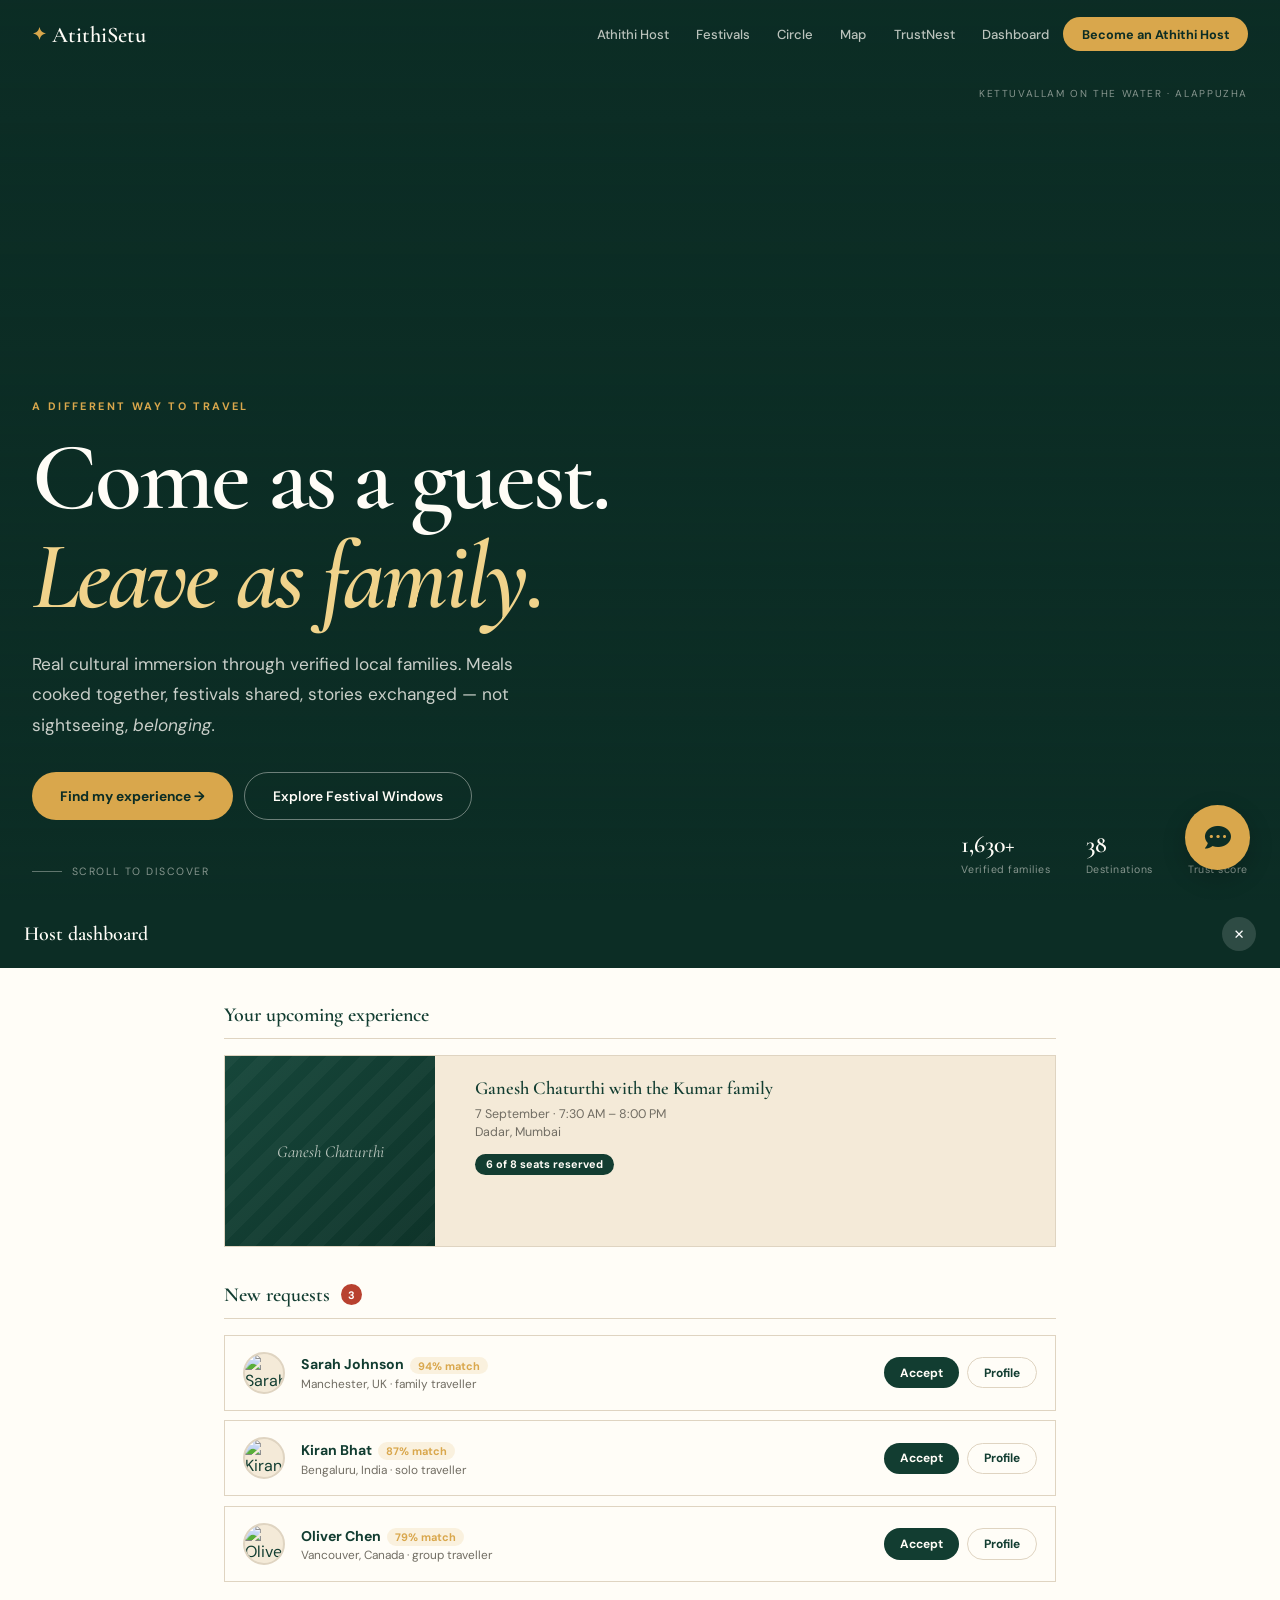
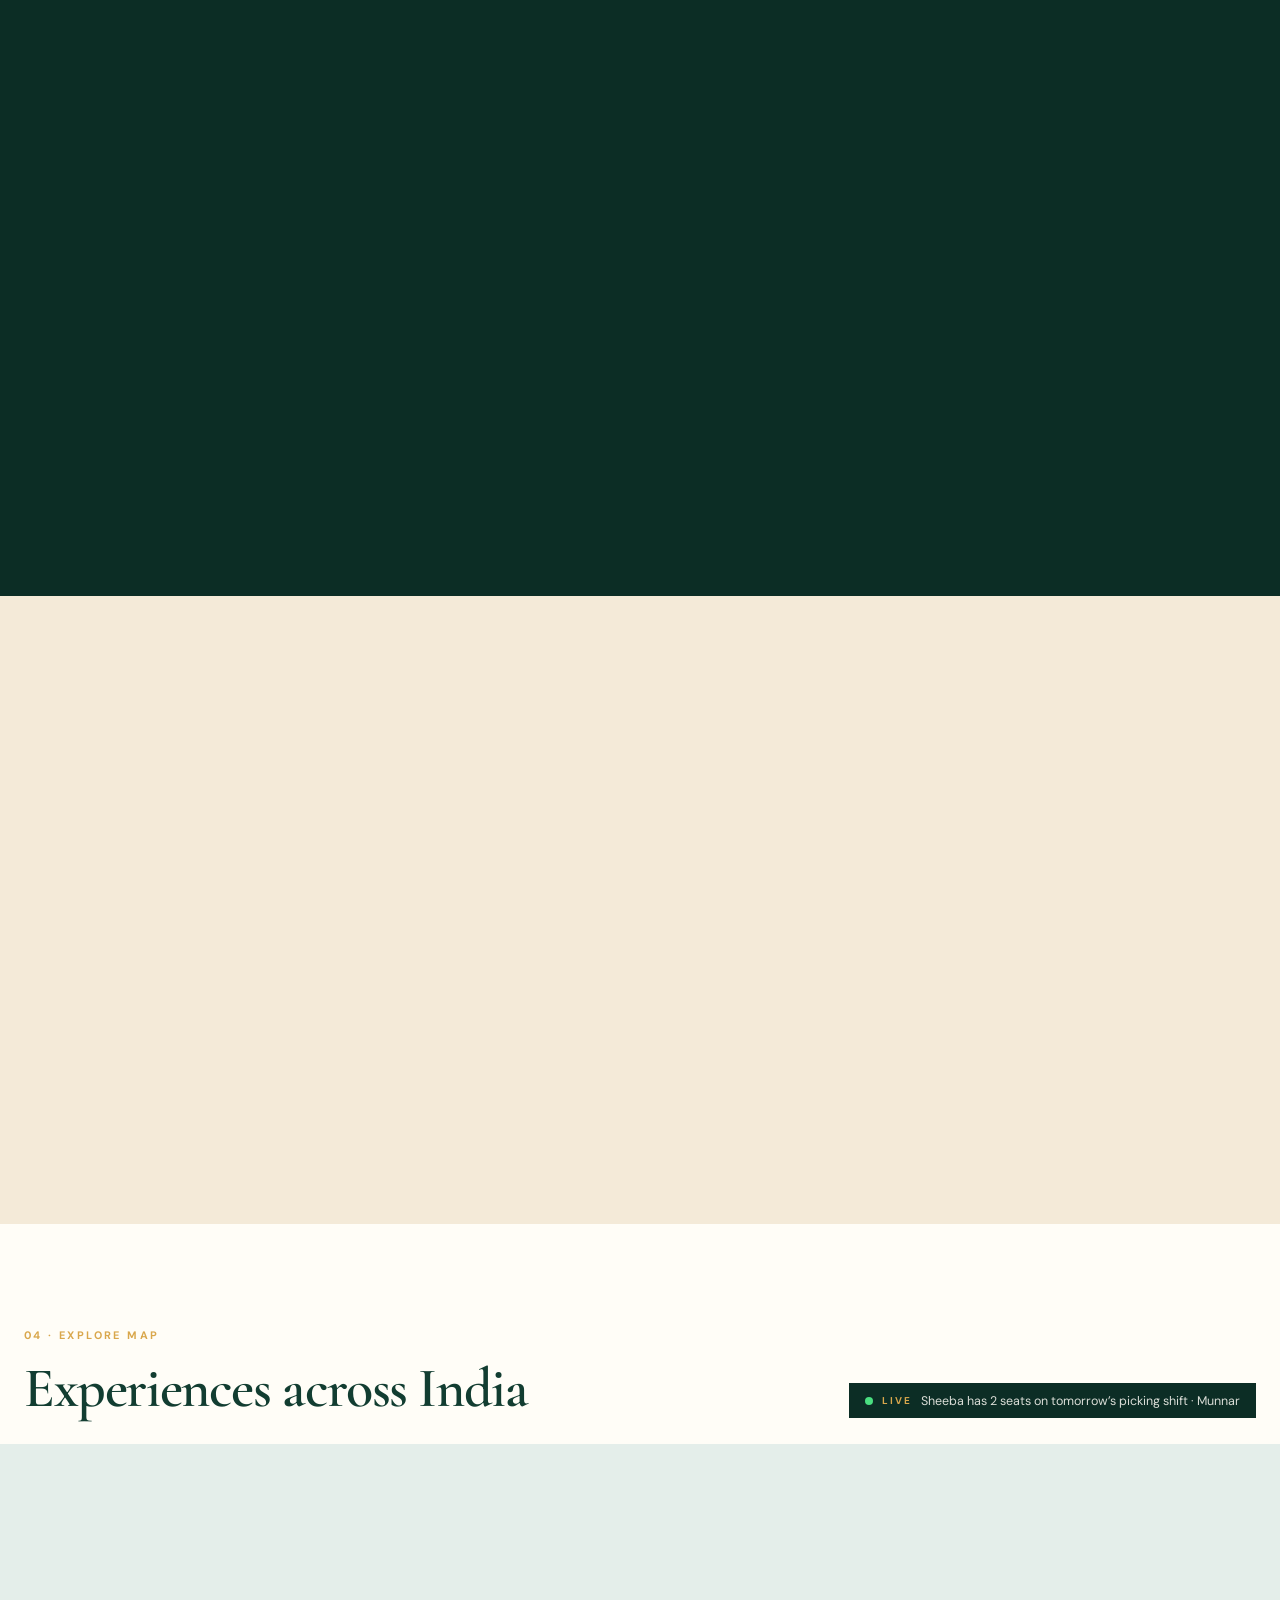
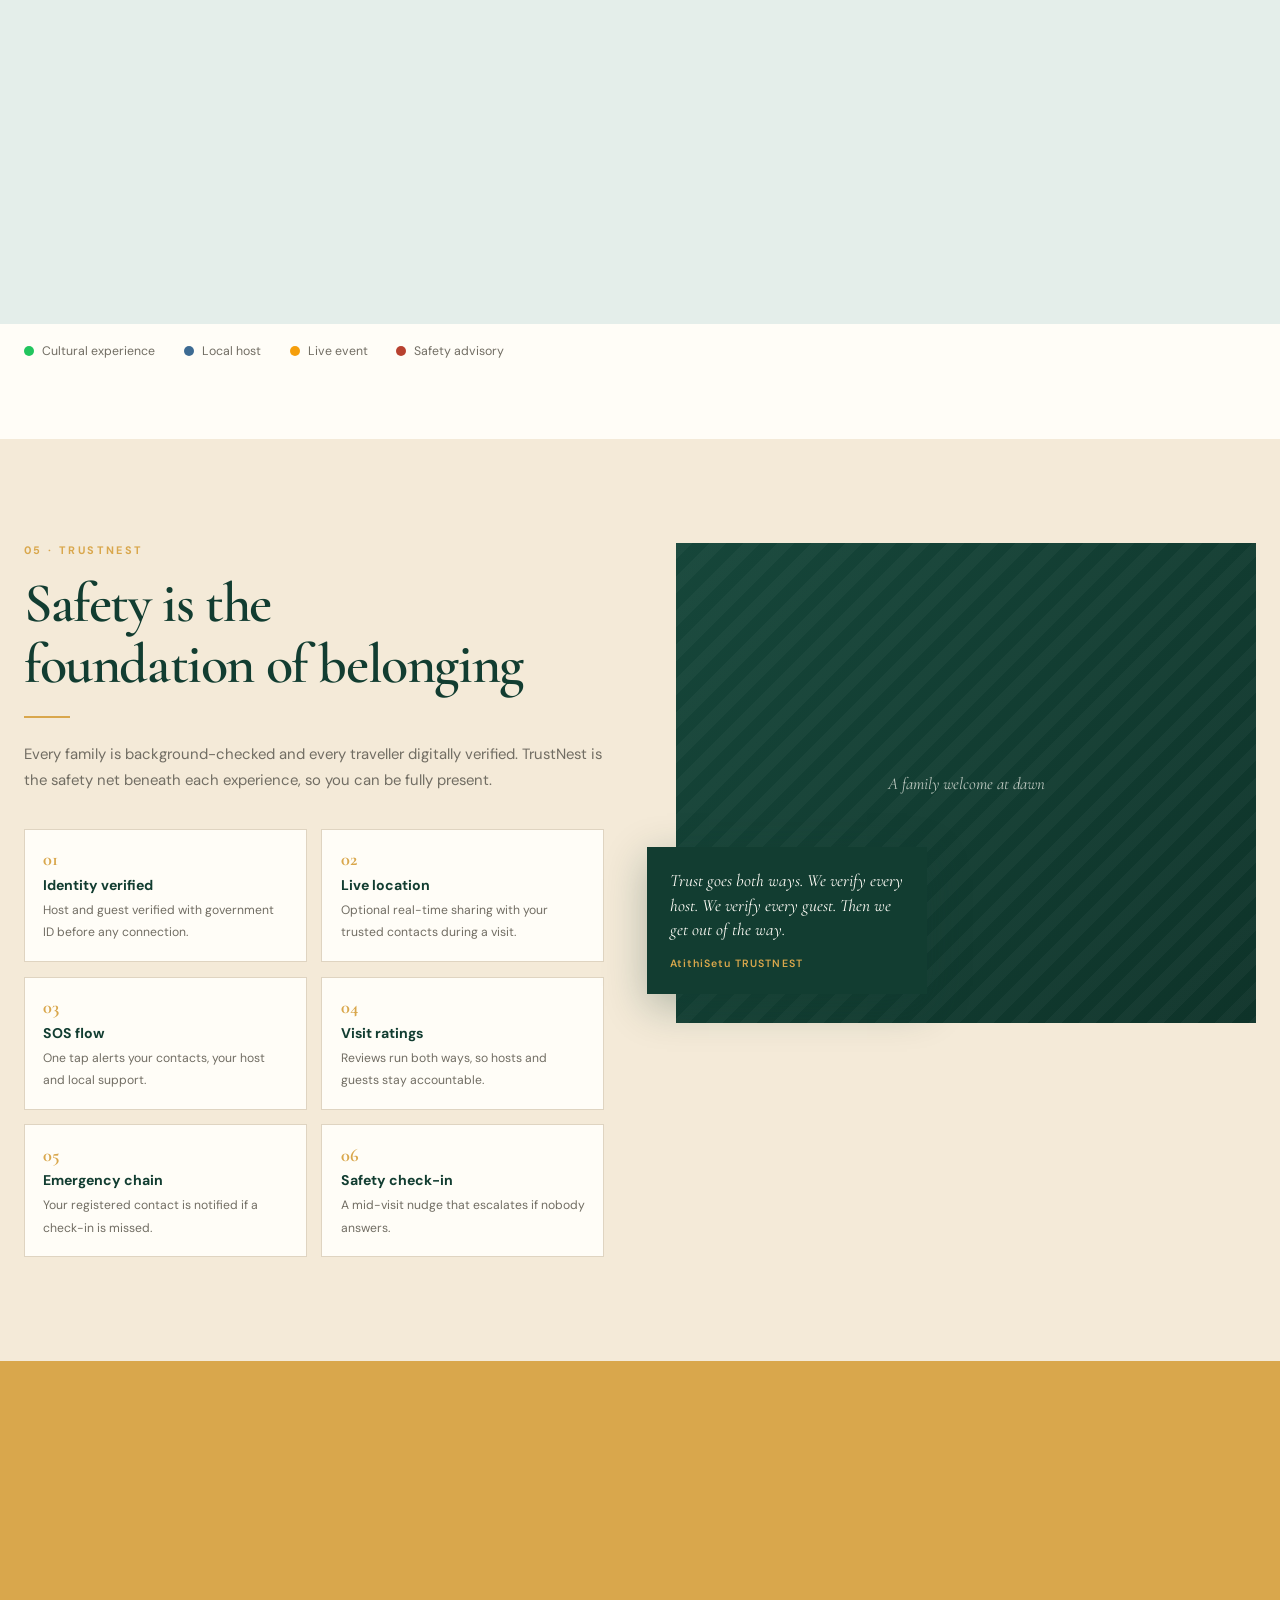
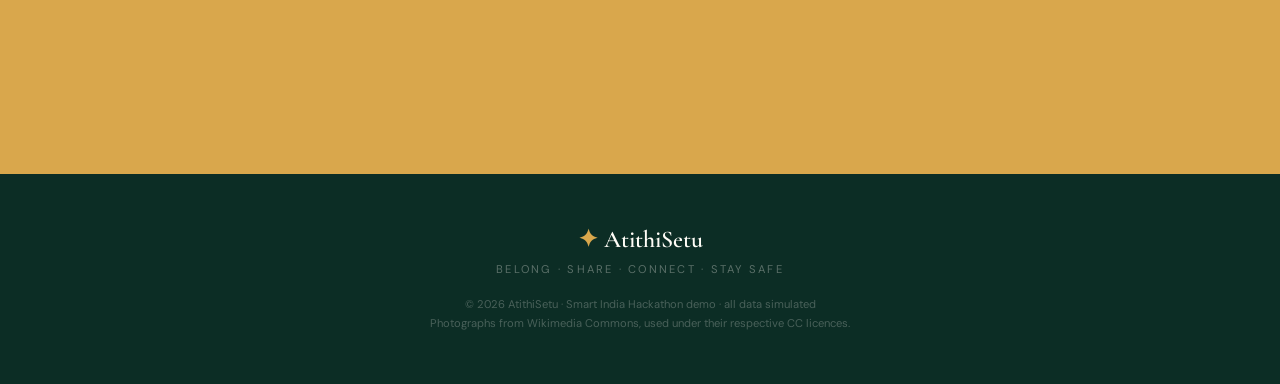
==== frontend/index.html @ f14ac8dd "Rename AthithiSetu.html to frontend/index.html" ====
<!DOCTYPE html>
<html lang="en">
<head>
<meta charset="UTF-8"/>
<meta name="viewport" content="width=device-width, initial-scale=1.0"/>
<title>AtithiSetu — Come as a guest. Leave as family.</title>
<link rel="preconnect" href="https://fonts.googleapis.com"/>
<link rel="preconnect" href="https://fonts.gstatic.com" crossorigin/>
<link href="https://fonts.googleapis.com/css2?family=Cormorant+Garamond:ital,wght@0,500;0,600;0,700;1,500;1,600&family=DM+Sans:wght@400;500;600;700&display=swap" rel="stylesheet"/>
<link rel="stylesheet" href="https://unpkg.com/leaflet@1.9.4/dist/leaflet.css"/>
<!-- Include FontAwesome for Chatbot Icons -->
<link href="https://cdnjs.cloudflare.com/ajax/libs/font-awesome/6.0.0/css/all.min.css" rel="stylesheet">

<style>
/* ══════════════════════════════════════════════════════════
   AtithiSetu · single-file prototype · SIH demo
   Photos: Wikimedia Commons (Special:FilePath, hotlink-safe).
   Every <img> has a fallback panel, so nothing renders blank.
══════════════════════════════════════════════════════════ */
:root{
  --green:#123d31; --deep:#0c2d25; --cream:#f4ead8; --gold:#d9a74c;
  --white:#fffdf7; --muted:#716d63; --line:#dfd4c1; --red:#b8412f; --blue:#3d6b93;
  --fd:'Cormorant Garamond',Georgia,serif;
  --fb:'DM Sans',system-ui,sans-serif;
  --ease:cubic-bezier(.16,1,.3,1);
  --nav:68px;
}
*,*::before,*::after{box-sizing:border-box;margin:0;padding:0}
body{font-family:var(--fb);background:var(--white);color:var(--green);-webkit-font-smoothing:antialiased;overflow-x:hidden}
body.locked{overflow:hidden}
img{display:block;max-width:100%}
button{cursor:pointer;font-family:var(--fb);border:none;background:none;color:inherit}
a{text-decoration:none;color:inherit}
input,textarea{font-family:var(--fb)}
.wrap{width:min(1240px,calc(100% - 3rem));margin-inline:auto}
:focus-visible{outline:2px solid var(--gold);outline-offset:3px}

/* image fallback: any frame whose photo fails becomes a labelled panel */
.frame{position:relative;overflow:hidden;background:linear-gradient(135deg,#16463a,#0e3329)}
.frame.failed::after{
  content:attr(data-label);position:absolute;inset:0;display:flex;align-items:center;justify-content:center;
  padding:1rem;text-align:center;font-family:var(--fd);font-size:1.05rem;font-style:italic;color:rgba(255,253,247,.72);
  background:repeating-linear-gradient(135deg,rgba(255,255,255,.03) 0 12px,transparent 12px 24px);
}
.frame img{width:100%;height:100%;object-fit:cover}

/* ── LOADER ── */
#loader{position:fixed;inset:0;background:var(--deep);z-index:9999;display:flex;flex-direction:column;align-items:center;justify-content:center;gap:.6rem;transition:opacity .6s var(--ease),visibility .6s}
#loader.done{opacity:0;visibility:hidden}
.ld-pct{font-family:var(--fd);font-size:clamp(4.5rem,13vw,10rem);font-weight:600;color:var(--white);line-height:1;letter-spacing:-.04em;min-width:4ch;text-align:center}
.ld-lbl{font-size:.7rem;font-weight:700;letter-spacing:.22em;text-transform:uppercase;color:var(--gold)}
.ld-track{width:170px;height:1.5px;background:rgba(255,255,255,.12);margin-top:1rem}
.ld-bar{height:100%;background:var(--gold);width:0}

/* ── NAV ── */
#nav{position:fixed;top:0;left:0;right:0;z-index:200;height:var(--nav);padding:0 2rem;display:flex;align-items:center;gap:1.5rem;transition:background .4s ease}
#nav.solid{background:var(--deep);box-shadow:0 1px 0 rgba(255,255,255,.06)}
.brand{display:flex;align-items:center;gap:.4rem;font-family:var(--fd);font-size:1.4rem;font-weight:600;color:var(--white);margin-right:auto}
.brand i{color:var(--gold);font-style:normal;font-size:1.05rem}
.nav-links{display:flex;align-items:center;gap:.1rem}
.nav-links a,.nav-links button.link{padding:.45rem .8rem;font-size:.82rem;font-weight:500;color:rgba(255,253,247,.72);border-radius:99px;transition:color .2s}
.nav-links a:hover,.nav-links button.link:hover{color:var(--white)}
.pill-gold{padding:.55rem 1.15rem;background:var(--gold);color:var(--deep);font-weight:700;font-size:.79rem;border-radius:99px;transition:transform .2s,background .2s;white-space:nowrap}
.pill-gold:hover{background:#e8b85d;transform:translateY(-1px)}
#burger{display:none;flex-direction:column;gap:5px;padding:8px}
#burger span{display:block;width:22px;height:1.5px;background:var(--white);transition:.2s}
#burger.open span:nth-child(1){transform:translateY(6.5px) rotate(45deg)}
#burger.open span:nth-child(2){opacity:0}
#burger.open span:nth-child(3){transform:translateY(-6.5px) rotate(-45deg)}
#mnav{display:none;position:fixed;top:var(--nav);left:0;right:0;background:var(--deep);flex-direction:column;z-index:199;border-top:1px solid rgba(255,255,255,.06)}
#mnav.open{display:flex}
#mnav a,#mnav button{display:block;text-align:left;padding:.85rem 2rem;font-size:.9rem;font-weight:600;color:rgba(255,253,247,.8);border-bottom:1px solid rgba(255,255,255,.05)}

/* ── HERO ── */
.hero{position:relative;height:100svh;min-height:620px;display:flex;align-items:flex-end;overflow:hidden;background:var(--deep)}
.hero-bg{position:absolute;inset:-10% 0;will-change:transform}
.hero-img{position:absolute;inset:0;background-size:cover;background-position:center 45%;opacity:0;transition:opacity 1.6s ease}
.hero-img.on{opacity:1;animation:kenburns 26s ease-in-out infinite alternate}
@keyframes kenburns{from{transform:scale(1.03)}to{transform:scale(1.12)}}
.hero-ov{position:absolute;inset:0;background:linear-gradient(180deg,rgba(12,45,37,.16),rgba(12,45,37,.44) 45%,rgba(12,45,37,.94))}
.hero-in{position:relative;z-index:2;padding:0 2rem 5rem;max-width:900px;width:100%}
.eyebrow{display:block;font-size:.68rem;font-weight:700;letter-spacing:.22em;text-transform:uppercase;color:var(--gold);margin-bottom:1rem}
.hero h1{font-family:var(--fd);font-size:clamp(2.9rem,7.5vw,6.4rem);font-weight:600;color:var(--white);line-height:1.03;letter-spacing:-.028em;margin-bottom:1.4rem}
.hero h1 em{font-style:italic;color:#f0d38b}
.hero p{font-size:clamp(.95rem,2vw,1.08rem);color:rgba(255,253,247,.78);line-height:1.75;max-width:520px;margin-bottom:2rem}
.hero-cta{display:flex;gap:.7rem;flex-wrap:wrap}
.hero-foot{position:absolute;bottom:0;left:0;right:0;z-index:2;padding:1.4rem 2rem;display:flex;align-items:flex-end;justify-content:space-between;gap:1rem}
.hint{font-size:.66rem;color:rgba(255,253,247,.5);letter-spacing:.14em;text-transform:uppercase;display:flex;align-items:center;gap:.6rem}
.hint::before{content:"";width:30px;height:1px;background:rgba(255,253,247,.35)}
.stats{display:flex;gap:2.2rem}
.stats b{display:block;font-family:var(--fd);font-size:1.5rem;font-weight:600;color:var(--white);line-height:1}
.stats span{font-size:.66rem;color:rgba(255,253,247,.5);letter-spacing:.05em}
.hero-in>*,.hero-foot{opacity:0;transform:translateY(18px)}
body.ready .hero-in>*,body.ready .hero-foot{animation:rise .8s var(--ease) forwards}
body.ready .hero-in>*:nth-child(1){animation-delay:.05s}
body.ready .hero-in>*:nth-child(2){animation-delay:.16s}
body.ready .hero-in>*:nth-child(3){animation-delay:.3s}
body.ready .hero-in>*:nth-child(4){animation-delay:.42s}
body.ready .hero-foot{animation-delay:.55s}
@keyframes rise{to{opacity:1;transform:none}}

.hero-credit{transition:opacity .5s ease;position:absolute;right:2rem;top:calc(var(--nav) + 1.2rem);z-index:2;font-size:.63rem;letter-spacing:.16em;text-transform:uppercase;color:rgba(255,253,247,.5)}
@media(max-width:600px){.hero-credit{display:none}}
/* host + itinerary blocks inside the experience modal */
.xhost{display:flex;gap:.9rem;align-items:flex-start;padding:1rem;background:var(--cream);margin:1rem 0}
.xhost img{width:46px;height:46px;border-radius:50%;flex-shrink:0;background:var(--white)}
.xhost b{font-size:.9rem}
.xhost .meta2{font-size:.7rem;color:var(--muted);margin:.1rem 0 .35rem}
.xhost p{font-size:.8rem;line-height:1.7;color:#4a4038}
.xsub{font-family:var(--fd);font-size:1.15rem;font-weight:600;margin:1.3rem 0 .6rem}
.plan{border-left:2px solid var(--line);padding-left:1rem;margin-bottom:.6rem}
.plan li{position:relative;list-style:none;font-size:.82rem;line-height:1.6;color:#4a4038;padding:.4rem 0}
.plan li::before{content:"";position:absolute;left:-1.32rem;top:.72rem;width:7px;height:7px;border-radius:50%;background:var(--gold)}
.cols{display:grid;grid-template-columns:1fr 1fr;gap:1rem}
.cols ul{list-style:none}
.cols li{font-size:.79rem;line-height:1.55;color:#4a4038;padding:.22rem 0 .22rem 1rem;position:relative}
.cols li::before{content:"·";position:absolute;left:.2rem;color:var(--gold);font-weight:700}
@media(max-width:600px){.cols{grid-template-columns:1fr}}

/* ── BUTTONS ── */
.btn-gold,.btn-line,.btn-dark{display:inline-flex;align-items:center;gap:.4rem;padding:.88rem 1.75rem;font-weight:700;font-size:.86rem;border-radius:99px;transition:transform .25s var(--ease),background .2s,border-color .2s;white-space:nowrap}
.btn-gold{background:var(--gold);color:var(--deep)}
.btn-gold:hover{background:#e8b85d;transform:translateY(-2px)}
.btn-line{border:1.5px solid rgba(255,253,247,.4);color:var(--white);font-weight:600}
.btn-line:hover{border-color:rgba(255,253,247,.8);background:rgba(255,253,247,.08)}
.btn-dark{background:var(--deep);color:var(--white)}
.btn-dark:hover{background:var(--green);transform:translateY(-2px)}

/* ── SECTION SHELL ── */
.sec{padding:6.5rem 0}
.sec-t{font-family:var(--fd);font-size:clamp(2.1rem,4.5vw,3.5rem);font-weight:600;line-height:1.08;letter-spacing:-.025em}
.rule{width:46px;height:2px;background:var(--gold);margin:1.4rem 0}
.sec-head{display:flex;align-items:flex-end;justify-content:space-between;gap:1rem;flex-wrap:wrap;margin-bottom:2.6rem}
.rv{opacity:0;transform:translateY(24px);transition:opacity .85s var(--ease),transform .85s var(--ease);transition-delay:var(--d,0ms)}
.rv.in{opacity:1;transform:none}
@media (prefers-reduced-motion:reduce){
  .rv{opacity:1!important;transform:none!important;transition:none!important}
  .hero-in>*,.hero-foot{opacity:1!important;transform:none!important;animation:none!important}
  .hero-img{animation:none}
}

/* ── MEDIA STRIP (auto-drifting marquee) ── */
.strip{padding:2.4rem 0 3rem;overflow:hidden}
.strip-lbl{font-size:.64rem;font-weight:700;letter-spacing:.22em;text-transform:uppercase;color:var(--muted);padding:0 2rem;margin-bottom:1.1rem}
.strip-tr{display:flex;gap:10px;padding:0 2rem;overflow-x:auto;scrollbar-width:none;cursor:grab;user-select:none}
.strip-tr::-webkit-scrollbar{display:none}
.strip-tr.drag{cursor:grabbing}
.strip-it{flex:0 0 250px;height:170px}
.strip-it .frame{height:100%}
.strip-it img{transition:transform .6s var(--ease);pointer-events:none}
.strip-it:hover img{transform:scale(1.06)}
.strip-cap{position:absolute;inset:auto 0 0 0;z-index:2;padding:.45rem .7rem;font-size:.67rem;color:rgba(255,253,247,.9);background:linear-gradient(transparent,rgba(12,45,37,.88))}

/* ── INTRO ── */
.intro{background:var(--cream);text-align:center}
.intro q{font-family:var(--fd);font-size:clamp(1.6rem,3.5vw,2.8rem);font-style:italic;font-weight:500;line-height:1.45;max-width:820px;display:block;margin:auto;quotes:none}
.intro p{max-width:560px;margin:1.4rem auto 0;font-size:.95rem;line-height:1.78;color:var(--muted)}

/* ── HOST CARDS ── */
.cards{display:grid;grid-template-columns:repeat(3,1fr);gap:1.4rem}
.card{border:1px solid var(--line);background:var(--white);cursor:pointer;overflow:hidden;transition:transform .4s var(--ease),box-shadow .4s}
.card:hover{transform:translateY(-6px);box-shadow:0 22px 54px rgba(18,61,49,.12)}
.card-img{height:250px}
.card-img img{transition:transform .6s var(--ease)}
.card:hover .card-img img{transform:scale(1.06)}
.tag-verified{position:absolute;top:.75rem;left:.75rem;z-index:2;background:var(--white);color:var(--green);font-size:.6rem;font-weight:700;letter-spacing:.1em;text-transform:uppercase;padding:.28rem .6rem;display:flex;align-items:center;gap:.32rem}
.dot{width:6px;height:6px;border-radius:50%;background:#22c55e;display:inline-block;flex-shrink:0}
.card-b{padding:1.3rem}
.card-cat{font-size:.63rem;font-weight:700;letter-spacing:.15em;text-transform:uppercase;color:var(--gold);margin-bottom:.35rem}
.card-b h3{font-family:var(--fd);font-size:1.28rem;font-weight:600;line-height:1.22;margin-bottom:.45rem}
.card-b p{font-size:.82rem;color:var(--muted);line-height:1.65;margin-bottom:1.1rem}
.card-f{display:flex;align-items:center;justify-content:space-between;gap:.5rem;padding-top:.85rem;border-top:1px solid var(--line);font-size:.76rem;color:var(--muted)}
.card-f .price{font-family:var(--fd);font-size:1.1rem;font-weight:600;color:var(--green)}

/* ── FESTIVAL ── */
.fest{background:var(--deep)}
.fest .sec-t{color:var(--white)}
.fest-grid{display:grid;grid-template-columns:repeat(auto-fill,minmax(260px,1fr));gap:10px;margin-top:2.6rem}
.tile.big{grid-column:span 2}
@media(max-width:900px){.tile.big{grid-column:span 1}}
.tile{position:relative;overflow:hidden;cursor:pointer;display:flex;flex-direction:column;justify-content:flex-end;min-height:230px;background:linear-gradient(135deg,#16463a,#0e3329)}
.tile.big{min-height:460px}
.tile-bg{position:absolute;inset:0;background-size:cover;background-position:center;transition:transform .7s var(--ease)}
.tile:hover .tile-bg{transform:scale(1.05)}
.tile-ov{position:absolute;inset:0;background:linear-gradient(to top,rgba(12,45,37,.92),rgba(12,45,37,.1) 65%)}
.tile-c{position:relative;z-index:2;padding:1.4rem}
.tile-date{font-size:.62rem;font-weight:700;letter-spacing:.18em;text-transform:uppercase;color:var(--gold);margin-bottom:.4rem}
.tile-c h3{font-family:var(--fd);font-size:1.6rem;font-weight:600;color:var(--white);line-height:1.18;margin-bottom:.4rem}
.tile.small .tile-c h3{font-size:1.1rem}
.tile-c p{font-size:.82rem;color:rgba(255,253,247,.72);line-height:1.6;max-width:460px;margin-bottom:.9rem}
.tile.small .tile-c p{font-size:.76rem;-webkit-line-clamp:2}
.tile-region{font-size:.68rem;color:rgba(255,253,247,.6);margin-bottom:.5rem}
.tile-cta{font-size:.74rem;font-weight:700;color:var(--gold)}
.tile-seats{font-size:.65rem;color:rgba(255,253,247,.55);margin-top:.3rem}

/* ── CIRCLE ── */
.circle{background:var(--cream)}
.two{display:grid;grid-template-columns:1fr 1fr;gap:4.5rem;align-items:start}
.pull{font-family:var(--fd);font-size:1.5rem;font-style:italic;font-weight:500;line-height:1.48;margin:1.3rem 0;padding-left:1.2rem;border-left:3px solid var(--gold)}
.lead{color:var(--muted);line-height:1.78;font-size:.93rem}
.cg{display:flex;flex-direction:column;gap:.7rem;padding-top:.5rem}
.cg-item{display:flex;align-items:center;gap:1rem;padding:1.15rem 1.35rem;background:var(--white);border:1px solid var(--line);transition:border-color .2s,transform .2s}
.cg-item:hover{border-color:var(--gold);transform:translateX(4px)}
.cg-ic{width:44px;height:44px;flex-shrink:0;background:var(--cream);display:flex;align-items:center;justify-content:center;font-family:var(--fd);font-size:1.2rem;font-weight:700;color:var(--gold)}
.cg-item b{display:block;font-size:.92rem;color:var(--green)}
.cg-item small{display:block;font-size:.74rem;color:var(--muted);margin-top:.12rem}
.cg-join{margin-left:auto;padding:.4rem .9rem;border:1.5px solid var(--green);border-radius:99px;font-size:.74rem;font-weight:700;transition:.2s;flex-shrink:0}
.cg-join:hover{background:var(--green);color:var(--white)}

/* ── MAP + LIVE TICKER ── */
.map-sec{padding-bottom:0}
.map-top{display:flex;align-items:flex-end;justify-content:space-between;gap:1rem;flex-wrap:wrap;margin-bottom:1.6rem}
.live{display:flex;align-items:center;gap:.6rem;padding:.6rem 1rem;background:var(--deep);color:rgba(255,253,247,.85);font-size:.78rem;min-width:min(360px,100%)}
.live .beat{width:8px;height:8px;border-radius:50%;background:#4ade80;flex-shrink:0;animation:beat 1.6s ease-in-out infinite}
@keyframes beat{0%,100%{box-shadow:0 0 0 0 rgba(74,222,128,.55)}70%{box-shadow:0 0 0 8px transparent}}
.live b{color:var(--gold);font-size:.62rem;letter-spacing:.18em;text-transform:uppercase}
#tick{transition:opacity .4s ease}
#map{height:480px;background:#e4eeea}
.legend{display:flex;gap:1.8rem;flex-wrap:wrap;padding:1.2rem 0 5rem;font-size:.77rem;color:var(--muted)}
.legend div{display:flex;align-items:center;gap:.5rem}
.lg{width:10px;height:10px;border-radius:50%}
.lg.g{background:#22c55e}.lg.b{background:var(--blue)}.lg.y{background:#f59e0b}.lg.r{background:var(--red)}
.pin{width:20px;height:20px;border-radius:50%;border:2.5px solid #fff;box-shadow:0 2px 8px rgba(0,0,0,.25);animation:pulse 2.4s ease-in-out infinite}
.pin.g{background:#22c55e;--pc:rgba(34,197,94,.35)}
.pin.b{background:var(--blue);--pc:rgba(61,107,147,.35)}
.pin.y{background:#f59e0b;--pc:rgba(245,158,11,.35)}
.pin.r{background:var(--red);--pc:rgba(184,65,47,.35)}
@keyframes pulse{0%,100%{box-shadow:0 0 0 0 var(--pc)}50%{box-shadow:0 0 0 9px transparent}}
.leaflet-popup-content{margin:0}
.pop{padding:.85rem;min-width:170px;font-family:var(--fb)}
.pop h4{font-family:var(--fd);font-size:1rem;font-weight:600;margin-bottom:.15rem}
.pop small{color:var(--muted);font-size:.72rem}
.pop button{margin-top:.5rem;font-size:.73rem;font-weight:700;color:var(--green);text-decoration:underline}

/* ── TRUSTNEST ── */
.trust{background:var(--cream)}
.tgrid{display:grid;grid-template-columns:1fr 1fr;gap:.9rem;margin-top:2.2rem}
.tf{padding:1.15rem;background:var(--white);border:1px solid var(--line);transition:border-color .2s,transform .2s}
.tf:hover{border-color:var(--gold);transform:translateY(-2px)}
.tf b{display:block;font-size:.88rem;margin-bottom:.25rem}
.tf span{font-size:.76rem;color:var(--muted);line-height:1.6}
.tf-ic{font-family:var(--fd);font-size:1.15rem;font-weight:700;color:var(--gold);margin-bottom:.35rem;display:block;font-style:normal}
.tphoto{position:relative}
.tphoto .frame{height:480px}
.tquote{position:absolute;bottom:1.8rem;left:-1.8rem;z-index:2;background:var(--green);color:var(--white);padding:1.4rem;max-width:280px;box-shadow:0 12px 40px rgba(18,61,49,.3)}
.tquote p{font-family:var(--fd);font-size:1.08rem;font-style:italic;line-height:1.42;margin-bottom:.5rem}
.tquote small{font-size:.66rem;color:var(--gold);font-weight:600;letter-spacing:.1em}

/* ── CTA + FOOTER ── */
.band{background:var(--gold);padding:5rem 0;text-align:center}
.band h2{font-family:var(--fd);font-size:clamp(2rem,4.5vw,3.3rem);font-weight:600;color:var(--deep);line-height:1.12;max-width:680px;margin:0 auto 1.8rem}
footer{background:var(--deep);padding:3.2rem 0;text-align:center}
footer .fl{font-family:var(--fd);font-size:1.5rem;font-weight:600;color:var(--white);margin-bottom:.5rem}
footer .fl i{color:var(--gold);font-style:normal}
footer small{display:block;font-size:.7rem;letter-spacing:.2em;text-transform:uppercase;color:rgba(255,253,247,.32)}
footer .cp{font-size:.7rem;color:rgba(255,253,247,.25);margin-top:1.2rem;line-height:1.7}

/* ── MODALS ── */
.mb{position:fixed;inset:0;z-index:300;background:rgba(12,45,37,.7);display:flex;align-items:center;justify-content:center;padding:1.2rem;opacity:0;pointer-events:none;transition:opacity .35s ease;backdrop-filter:blur(4px)}
.mb.open{opacity:1;pointer-events:auto}
.mp{position:relative;background:var(--white);width:100%;max-width:640px;max-height:92svh;overflow-y:auto;overscroll-behavior:contain;transform:scale(.96) translateY(12px);transition:transform .4s var(--ease)}
.mb.open .mp{transform:none}
.x{position:absolute;top:.9rem;right:.9rem;z-index:6;width:34px;height:34px;border-radius:50%;background:rgba(255,255,255,.92);color:var(--green);display:flex;align-items:center;justify-content:center;font-size:.9rem;box-shadow:0 2px 10px rgba(0,0,0,.18)}
.mp-in{padding:2rem}
.mp-eb{font-size:.62rem;font-weight:700;letter-spacing:.22em;text-transform:uppercase;color:var(--gold);margin-bottom:.5rem}
.mp-t{font-family:var(--fd);font-size:1.8rem;font-weight:600;line-height:1.18;margin-bottom:.6rem}
.mp-s{font-size:.86rem;color:var(--muted);line-height:1.65;margin-bottom:1.6rem}
.step{margin-bottom:1.6rem}
.step-h{display:flex;align-items:center;gap:.55rem;font-family:var(--fd);font-size:1.02rem;font-weight:600;margin-bottom:.85rem}
.step-n{width:25px;height:25px;flex-shrink:0;border-radius:50%;background:var(--gold);color:var(--deep);font-family:var(--fb);font-size:.7rem;font-weight:700;display:flex;align-items:center;justify-content:center}
.lbl{font-size:.68rem;font-weight:700;letter-spacing:.1em;text-transform:uppercase;color:var(--muted);margin-bottom:.4rem}
.inp{width:100%;padding:.78rem 1rem;border:1.5px solid var(--line);font-size:.92rem;color:var(--green);background:var(--white);outline:none;transition:border-color .2s}
.inp:focus{border-color:var(--gold)}
.row{display:flex;flex-wrap:wrap;gap:.5rem;margin-bottom:.6rem}
.chip{padding:.48rem 1.05rem;border:1.5px solid var(--line);border-radius:99px;font-size:.82rem;font-weight:600;color:var(--green);background:var(--white);transition:.2s}
.chip:hover{border-color:var(--gold)}
.chip.on{background:var(--green);border-color:var(--green);color:var(--white)}
.days{width:86px;padding:.65rem;border:1.5px solid var(--line);font-family:var(--fd);font-size:1.3rem;text-align:center;color:var(--green);outline:none}
.submit{width:100%;padding:1rem;background:var(--green);color:var(--white);font-weight:700;font-size:.98rem;transition:background .2s,transform .2s}
.submit:hover{background:#1a5c46;transform:translateY(-1px)}
.match{background:var(--deep);padding:3rem 2rem;min-height:380px;display:flex;flex-direction:column;align-items:center;justify-content:center;text-align:center}
.match-mark{font-family:var(--fd);font-size:2.8rem;color:var(--gold);margin-bottom:1.1rem;animation:spin 8s linear infinite}
@keyframes spin{to{transform:rotate(360deg)}}
.match h3{font-family:var(--fd);font-size:1.55rem;font-weight:500;color:var(--white);margin-bottom:1.8rem}
.msteps{display:flex;flex-direction:column;gap:.8rem;text-align:left;min-width:265px}
.ms{display:flex;align-items:center;gap:.8rem;font-size:.87rem;color:rgba(255,253,247,.35);opacity:0;transform:translateX(-10px);transition:opacity .4s var(--ease),transform .4s var(--ease),color .3s}
.ms.vis{opacity:1;transform:none;color:rgba(255,253,247,.65)}
.ms.done{color:var(--white)}
.ms i{width:25px;height:25px;flex-shrink:0;border-radius:50%;border:1.5px solid rgba(255,253,247,.16);display:flex;align-items:center;justify-content:center;font-style:normal;font-size:.7rem;color:transparent;transition:.3s}
.ms.done i{background:var(--gold);border-color:var(--gold);color:var(--deep)}
.sim{margin-top:1.8rem;font-size:.6rem;color:rgba(255,253,247,.25);font-family:monospace}
.res{display:grid;grid-template-columns:1fr 1fr;gap:1rem;margin-top:1rem}
.rc{border:1px solid var(--line);cursor:pointer;overflow:hidden;transition:transform .3s var(--ease),box-shadow .3s}
.rc:hover{transform:translateY(-4px);box-shadow:0 12px 30px rgba(18,61,49,.12)}
.rc-img{height:130px}
.rc-m{position:absolute;top:.5rem;right:.5rem;z-index:2;background:rgba(12,45,37,.92);color:var(--gold);font-size:.65rem;font-weight:700;padding:.2rem .5rem;border-radius:99px}
.rc-b{padding:.8rem}
.rc-b .c{font-size:.6rem;font-weight:700;letter-spacing:.12em;text-transform:uppercase;color:var(--gold)}
.rc-b h4{font-family:var(--fd);font-size:1rem;font-weight:600;line-height:1.28;margin:.15rem 0}
.rc-b small{font-size:.73rem;color:var(--muted)}

/* ── EXPERIENCE DETAIL ── */
.xh{height:250px}
.xh-ov{position:absolute;inset:0;z-index:2;background:linear-gradient(to top,rgba(12,45,37,.92),transparent 62%)}
.xh-t{position:absolute;left:0;right:0;bottom:0;z-index:3;padding:1.2rem}
.xh-t h3{font-family:var(--fd);font-size:1.5rem;font-weight:600;color:var(--white);line-height:1.2}
.xh-t small{font-size:.75rem;color:rgba(255,253,247,.75)}
.xbadges{display:flex;gap:.5rem;flex-wrap:wrap;padding:.85rem 1.2rem;border-bottom:1px solid var(--line)}
.xbadge{display:flex;align-items:center;gap:.3rem;font-size:.68rem;font-weight:700;padding:.22rem .6rem;border:1px solid var(--line);border-radius:99px}
.xgal{display:grid;grid-template-columns:repeat(3,1fr);gap:4px}
.xgal .frame{height:110px}
.xbody{padding:1.25rem}
.meta{display:grid;grid-template-columns:1fr 1fr;gap:.9rem;margin:.5rem 0 1rem}
.meta .l{font-size:.61rem;font-weight:700;letter-spacing:.1em;text-transform:uppercase;color:var(--muted);margin-bottom:.15rem}
.meta .v{font-size:.87rem;font-weight:600}
.xtags{display:flex;flex-wrap:wrap;gap:.4rem;margin-bottom:.8rem}
.xtag{padding:.22rem .6rem;background:var(--cream);font-size:.7rem;font-weight:600}
.xdesc{font-size:.86rem;line-height:1.78;color:#4a4038;margin-bottom:1rem}
.tn{background:var(--deep);padding:1.2rem;margin:1rem 0;color:rgba(255,253,247,.78)}
.tn-t{font-size:.75rem;font-weight:700;color:var(--gold);letter-spacing:.1em;text-transform:uppercase;margin-bottom:.8rem}
.tn-r{display:flex;align-items:center;justify-content:space-between;gap:.6rem;padding:.55rem 0;border-bottom:1px solid rgba(255,253,247,.08);font-size:.79rem}
.tn-r:last-of-type{border-bottom:none}
.ok{color:#4ade80;font-weight:700}
.addec{font-size:.72rem;font-weight:700;color:var(--gold);text-decoration:underline}
.tog{position:relative;width:36px;height:20px;flex-shrink:0;display:inline-block}
.tog input{display:none}
.tog span{position:absolute;inset:0;background:rgba(255,255,255,.2);border-radius:99px;cursor:pointer;transition:background .2s}
.tog span::before{content:"";position:absolute;width:14px;height:14px;top:3px;left:3px;background:#fff;border-radius:50%;transition:transform .2s}
.tog input:checked+span{background:#4ade80}
.tog input:checked+span::before{transform:translateX(16px)}
.sos{width:100%;padding:.85rem;background:var(--red);color:#fff;font-weight:700;font-size:.87rem;margin-top:.9rem;transition:background .2s}
.sos:hover{background:#9c3526}
.sos-n{font-size:.6rem;color:rgba(255,253,247,.3);text-align:center;margin-top:.35rem;font-family:monospace}
.rev{padding:.95rem;background:var(--cream);margin-bottom:.6rem}
.rev-h{display:flex;align-items:center;gap:.7rem;margin-bottom:.4rem}
.rev-h img{width:32px;height:32px;border-radius:50%;background:var(--line)}
.rev-h b{font-size:.83rem}
.rev-h small{color:var(--muted);font-weight:400}
.stars{font-size:.7rem;color:#f59e0b}
.rev p{font-size:.8rem;line-height:1.65;color:#4a4038}
.xcta{display:flex;gap:.7rem;margin-top:1.2rem;flex-wrap:wrap}
.xcta .join{flex:1;min-width:150px;justify-content:center;padding:.9rem 1.3rem;background:var(--green);color:var(--white);font-weight:700;font-size:.86rem;display:flex;align-items:center;gap:.4rem;transition:background .2s}
.xcta .join:hover{background:#1a5c46}
.xcta .did{padding:.9rem 1.3rem;border:1.5px solid var(--green);font-weight:700;font-size:.86rem;transition:.2s}
.xcta .did:hover{background:var(--green);color:var(--white)}

/* digital id */
.idcard{margin:0 1.5rem 1.5rem;background:linear-gradient(135deg,var(--deep),#1a4d3a);border:1px solid rgba(217,167,76,.22)}
.id-h{display:flex;justify-content:space-between;align-items:center;padding:.9rem 1.2rem;border-bottom:1px solid rgba(217,167,76,.12);font-size:.6rem;letter-spacing:.2em}
.id-h b{color:var(--gold)}
.id-h span{color:rgba(255,253,247,.35);text-transform:uppercase}
.id-b{padding:1.2rem}
.id-r{display:flex;justify-content:space-between;align-items:center;font-size:.79rem;padding:.65rem 0;border-bottom:1px solid rgba(255,255,255,.07)}
.id-r:last-child{border-bottom:none}
.id-r .l{color:rgba(255,253,247,.45);font-size:.67rem;font-weight:600;letter-spacing:.05em}
.id-r .v{color:var(--white);font-weight:600}
.id-f{padding:.8rem 1.2rem;border-top:1px solid rgba(217,167,76,.12);font-size:.65rem;color:rgba(255,253,247,.3);line-height:1.55}

/* ── HOST DASHBOARD ── */
#dash{position:fixed;inset:0;z-index:400;background:var(--white);transform:translateY(100%);transition:transform .5s var(--ease);overflow-y:auto}
#dash.open{transform:none}
.dh{position:sticky;top:0;z-index:5;background:var(--deep);height:var(--nav);padding:0 1.5rem;display:flex;align-items:center;justify-content:space-between}
.dh b{font-family:var(--fd);font-size:1.25rem;font-weight:600;color:var(--white)}
.dh button{width:34px;height:34px;border-radius:50%;background:rgba(255,255,255,.14);color:#fff}
.db{padding:2.2rem 1.5rem;max-width:880px;margin:auto}
.dsec{margin-bottom:2.2rem}
.dsec h2{font-family:var(--fd);font-size:1.25rem;font-weight:600;padding-bottom:.7rem;border-bottom:1px solid var(--line);margin-bottom:1rem;display:flex;align-items:center;gap:.7rem}
.badge{width:21px;height:21px;border-radius:50%;background:var(--red);color:#fff;font-family:var(--fb);font-size:.68rem;font-weight:700;display:flex;align-items:center;justify-content:center}
.up{display:flex;gap:1.2rem;background:var(--cream);border:1px solid var(--line);overflow:hidden}
.up .frame{width:210px;flex-shrink:0;min-height:190px}
.up-i{padding:1.3rem}
.up-i h3{font-family:var(--fd);font-size:1.15rem;font-weight:600;margin-bottom:.4rem}
.up-i p{font-size:.78rem;color:var(--muted);margin-bottom:.15rem}
.seats{display:inline-block;margin-top:.7rem;padding:.24rem .7rem;background:var(--green);color:var(--white);font-size:.68rem;font-weight:700;border-radius:99px}
.req{display:flex;align-items:center;gap:1rem;padding:1rem 1.15rem;border:1px solid var(--line);margin-bottom:.6rem;flex-wrap:wrap}
.req.yes{background:#f0fdf4;border-color:#bbf7d0}
.req img{width:42px;height:42px;border-radius:50%;border:2px solid var(--line);background:var(--cream)}
.req b{font-size:.88rem}
.req .m{font-size:.68rem;font-weight:700;color:var(--gold);background:rgba(217,167,76,.14);padding:.12rem .5rem;border-radius:99px;margin-left:.35rem}
.req small{display:block;font-size:.74rem;color:var(--muted);margin-top:.1rem}
.req-a{margin-left:auto;display:flex;gap:.5rem}
.acc{padding:.42rem 1rem;background:var(--green);color:var(--white);border-radius:99px;font-size:.75rem;font-weight:700}
.acc:disabled{background:#22c55e;cursor:default}
.prof{padding:.42rem 1rem;border:1.5px solid var(--line);border-radius:99px;font-size:.75rem;font-weight:700}

/* ── TOAST ── */
#toast{position:fixed;left:50%;bottom:1.6rem;transform:translateX(-50%) translateY(12px);background:var(--green);color:var(--white);padding:.8rem 1.4rem;font-size:.85rem;box-shadow:0 12px 40px rgba(18,61,49,.3);opacity:0;pointer-events:none;transition:opacity .3s,transform .3s var(--ease);z-index:9998;max-width:calc(100vw - 2rem);text-align:center}
#toast.show{opacity:1;transform:translateX(-50%)}
#toast.alert{background:var(--red)}

/* ══════════════════════════════════════════════════════════
   ADDED: FLOATING CHATBOT CSS
══════════════════════════════════════════════════════════ */
.chat-fab {
    position: fixed; bottom: 30px; right: 30px; width: 65px; height: 65px; 
    background: var(--gold); color: var(--deep); border-radius: 50%; 
    font-size: 26px; border: none; cursor: pointer; 
    box-shadow: 0 8px 25px rgba(0,0,0,0.2); z-index: 9000; transition: transform 0.3s var(--ease), background 0.3s;
}
.chat-fab:hover { transform: scale(1.1); background: #e8b85d; }

.chat-window {
    position: fixed; bottom: 110px; right: 30px; width: 360px; height: 520px; 
    background: var(--white); border-radius: 16px; 
    box-shadow: 0 20px 50px rgba(12,45,37,0.2); border: 1px solid var(--line); 
    z-index: 9000; display: none; flex-direction: column; overflow: hidden; 
    transform-origin: bottom right; animation: scaleUp 0.3s var(--ease);
}
@keyframes scaleUp { from { opacity: 0; transform: scale(0.9) translateY(20px); } to { opacity: 1; transform: scale(1) translateY(0); } }

.chat-header {
    background: var(--deep); color: var(--white); padding: 18px 20px; 
    display: flex; justify-content: space-between; align-items: center; 
    font-family: var(--fd); font-size: 1.2rem; font-weight: 600;
}
.close-chat { background: none; border: none; color: var(--gold); font-size: 18px; cursor: pointer; transition: 0.2s;}
.close-chat:hover { color: white; transform: rotate(90deg); }

.chat-body { flex: 1; padding: 20px; background: var(--cream); overflow-y: auto; display: flex; flex-direction: column; gap: 14px; }
.message { padding: 12px 16px; font-size: .88rem; border-radius: 12px; max-width: 85%; line-height: 1.5; box-shadow: 0 2px 5px rgba(0,0,0,0.04);}
.message.bot { background: var(--white); align-self: flex-start; color: var(--deep); border: 1px solid var(--line); border-bottom-left-radius: 4px;}
.message.user { background: var(--green); color: var(--white); align-self: flex-end; border-bottom-right-radius: 4px;}

.chat-footer { padding: 15px; background: var(--white); border-top: 1px solid var(--line); display: flex; gap: 10px; }
.chat-footer input { flex: 1; padding: 12px 18px; border: 1px solid var(--line); border-radius: 20px; background: var(--cream); color: var(--deep); outline: none; font-size: .88rem; transition: border 0.2s;}
.chat-footer input:focus { border-color: var(--gold); }
.chat-footer button { width: 45px; height: 45px; background: var(--gold); color: var(--deep); border: none; border-radius: 50%; cursor: pointer; transition: 0.2s; font-size: 16px;}
.chat-footer button:hover { background: var(--green); color: white; transform: scale(1.05);}

.typing-indicator { display: none; align-self: flex-start; background: var(--white); padding: 12px 16px; border-radius: 12px; border-bottom-left-radius: 4px; border: 1px solid var(--line);}
.typing-indicator span { display: inline-block; width: 6px; height: 6px; background: var(--muted); border-radius: 50%; margin: 0 2px; animation: blink 1.4s infinite; }
.typing-indicator span:nth-child(2) { animation-delay: 0.2s; }
.typing-indicator span:nth-child(3) { animation-delay: 0.4s; }
@keyframes blink { 0%, 100% { opacity: 0.2; transform: translateY(0);} 20% { opacity: 1; transform: translateY(-2px);} }

/* Rich Chat Card */
.chat-package-card { background: var(--white); border: 1px solid var(--line); border-radius: 8px; padding: 10px; margin-top: 10px; overflow: hidden; box-shadow: 0 4px 10px rgba(0,0,0,0.05);}
.chat-package-img { width: 100%; height: 110px; object-fit: cover; border-radius: 6px; margin-bottom: 10px; }
.chat-package-title { font-family: var(--fd); color: var(--deep); font-size: 1.1rem; font-weight: 600; margin-bottom: 4px; line-height: 1.2;}
.chat-package-host { color: var(--muted); font-size: .75rem; margin-bottom: 12px; display: flex; align-items: center; gap: 5px;}
.chat-book-btn { width: 100%; background: var(--green); color: white; border: none; padding: 10px; border-radius: 20px; font-size: .8rem; font-weight: 700; cursor: pointer; transition: 0.2s; }
.chat-book-btn:hover { background: var(--deep); }

/* Quick Reply Chips */
.chat-chips-container { display: flex; flex-wrap: wrap; gap: 8px; margin-top: 10px; }
.chat-chip { 
    padding: 6px 14px; border: 1.5px solid var(--gold); border-radius: 20px; 
    font-size: 0.75rem; font-weight: 700; color: var(--green); background: var(--cream); 
    cursor: pointer; transition: 0.2s; font-family: var(--fb); white-space: nowrap;
}
.chat-chip:hover { background: var(--gold); color: var(--deep); transform: translateY(-1px); }

@media(max-width:900px){
  .cards{grid-template-columns:1fr 1fr}
  .fest-grid{grid-template-columns:1fr}
  .tile.big{min-height:340px}
  .two{grid-template-columns:1fr;gap:2.4rem}
  .tphoto{display:none}
  .res{grid-template-columns:1fr}
}
@media(max-width:600px){
  :root{--nav:60px}
  .nav-links{display:none}
  #burger{display:flex}
  .cards{grid-template-columns:1fr}
  .sec{padding:4rem 0}
  .hero-in{padding:0 1.25rem 5rem}
  .hero-foot{flex-direction:column;align-items:flex-start;padding:1.2rem}
  .stats{gap:1.4rem}
  .strip-it{flex:0 0 200px;height:140px}
  .tgrid{grid-template-columns:1fr}
  .up{flex-direction:column}
  .up .frame{width:100%;height:170px;min-height:0}
  .xcta{flex-direction:column}
  .xcta .did{text-align:center}
}
</style>
</head>
<body>

<div id="loader"><div class="ld-pct" id="ldPct">0%</div><div class="ld-lbl">AtithiSetu · preparing your welcome</div><div class="ld-track"><div class="ld-bar" id="ldBar"></div></div></div>

<nav id="nav">
  <a href="#top" class="brand"><i>&#10022;</i> AtithiSetu</a>
  <div class="nav-links">
    <a href="#families">Athithi Host</a>
    <a href="#festival">Festivals</a>
    <a href="#circle">Circle</a>
    <a href="#map-sec">Map</a>
    <a href="#trust">TrustNest</a>
    <button class="link" id="navDash">Dashboard</button>
    <button class="pill-gold" id="navHost">Become an Athithi Host</button>
  </div>
  <button id="burger" aria-label="Menu" aria-expanded="false"><span></span><span></span><span></span></button>
</nav>
<nav id="mnav">
  <a href="#families">Athithi Host</a><a href="#festival">Festivals</a><a href="#circle">Athithi Circles</a>
  <a href="#map-sec">Explore Map</a><a href="#trust">TrustNest</a>
  <button id="mDash">Host Dashboard</button><button id="mHost">Become an Athithi Host</button>
</nav>

<header class="hero" id="top">
  <div class="hero-bg" id="heroBg"></div>
  <div class="hero-ov"></div>
  <div class="hero-credit">Western Ghats · Munnar, Kerala</div>
  <div class="hero-in">
    <span class="eyebrow">A different way to travel</span>
    <h1>Come as a guest.<br/><em>Leave as family.</em></h1>
    <p>Real cultural immersion through verified local families. Meals cooked together, festivals shared, stories exchanged — not sightseeing, <em>belonging.</em></p>
    <div class="hero-cta">
      <button class="btn-gold" id="heroFind">Find my experience &rarr;</button>
      <a href="#festival" class="btn-line">Explore Festival Windows</a>
    </div>
  </div>
  <div class="hero-foot">
    <span class="hint">Scroll to discover</span>
    <div class="stats">
      <div><b data-to="1800" data-suffix="+">0</b><span>Verified families</span></div>
      <div><b data-to="42">0</b><span>Destinations</span></div>
      <div><b data-to="4.9" data-dec="1">0</b><span>Trust score</span></div>
    </div>
  </div>
</header>

<section class="strip">
  <div class="strip-lbl">Behind every experience</div>
  <div class="strip-tr" id="strip"></div>
</section>

<section class="sec intro">
  <div class="wrap">
    <q class="rv">The best journeys don't just cross borders — they cross the threshold of someone's home.</q>
    <div class="rule rv" style="margin:1.4rem auto"></div>
    <p class="rv">AtithiSetu replaces the itinerary with an invitation. We match curious travellers with verified local families who open their homes, kitchens and festivals — because real culture is never in the tour brochure.</p>
  </div>
</section>

<section class="sec" id="families">
  <div class="wrap">
    <div class="sec-head">
      <div>
        <span class="eyebrow rv">01 · Athithi Match</span>
        <h2 class="sec-t rv">Meet your hosts</h2>
      </div>
      <button class="btn-line rv" style="border-color:var(--line);color:var(--green)" id="seeAll">See all &rarr;</button>
    </div>
    <div class="cards" id="cards"></div>
  </div>
</section>

<section class="sec fest" id="festival">
  <div class="wrap">
    <span class="eyebrow rv">02 · Festival Windows</span>
    <h2 class="sec-t rv">Don't just watch.<br/><em>Be part of it.</em></h2>
    <div class="fest-grid" id="festGrid"></div>
  </div>
</section>

<section class="sec circle" id="circle">
  <div class="wrap two">
    <div>
      <span class="eyebrow rv">03 · Athithi Circles</span>
      <h2 class="sec-t rv">Communities that<br/>welcome you in</h2>
      <div class="rule rv"></div>
      <blockquote class="pull rv">Belonging isn't something you find on a map. It's something someone offers you.</blockquote>
      <p class="lead rv">Each Circle is a small group of travellers and local hosts who share interests and a taste for depth over distance. Join one before your trip and arrive with friends already waiting.</p>
    </div>
    <div class="cg rv" id="circles"></div>
  </div>
</section>

<section class="sec map-sec" id="map-sec">
  <div class="wrap">
    <div class="map-top">
      <div>
        <span class="eyebrow rv">04 · Explore Map</span>
        <h2 class="sec-t rv">Experiences across India</h2>
      </div>
      <div class="live rv"><span class="beat"></span><b>Live</b><span id="tick">Loading activity…</span></div>
    </div>
  </div>
  <div id="map" data-lenis-prevent></div>
  <div class="wrap">
    <div class="legend">
      <div><span class="lg g"></span> Cultural experience</div>
      <div><span class="lg b"></span> Local host</div>
      <div><span class="lg y"></span> Live event</div>
      <div><span class="lg r"></span> Safety advisory</div>
    </div>
  </div>
</section>

<section class="sec trust" id="trust">
  <div class="wrap two">
    <div>
      <span class="eyebrow rv">05 · TrustNest</span>
      <h2 class="sec-t rv">Safety is the<br/>foundation of belonging</h2>
      <div class="rule rv"></div>
      <p class="lead rv">Every family is background-checked and every traveller digitally verified. TrustNest is the safety net beneath each experience, so you can be fully present.</p>
      <div class="tgrid rv">
        <div class="tf"><i class="tf-ic">01</i><b>Identity verified</b><span>Host and guest verified with government ID before any connection.</span></div>
        <div class="tf"><i class="tf-ic">02</i><b>Live location</b><span>Optional real-time sharing with your trusted contacts during a visit.</span></div>
        <div class="tf"><i class="tf-ic">03</i><b>SOS flow</b><span>One tap alerts your contacts, your host and local support.</span></div>
        <div class="tf"><i class="tf-ic">04</i><b>Visit ratings</b><span>Reviews run both ways, so hosts and guests stay accountable.</span></div>
        <div class="tf"><i class="tf-ic">05</i><b>Emergency chain</b><span>Your registered contact is notified if a check-in is missed.</span></div>
        <div class="tf"><i class="tf-ic">06</i><b>Safety check-in</b><span>A mid-visit nudge that escalates if nobody answers.</span></div>
      </div>
    </div>
    <div class="tphoto rv" id="tphoto">
      <div class="tquote">
        <p>Trust goes both ways. We verify every host. We verify every guest. Then we get out of the way.</p>
        <small>AtithiSetu TRUSTNEST</small>
      </div>
    </div>
  </div>
</section>

<section class="band">
  <div class="wrap">
    <h2 class="rv">Share what no tour guide ever could: your home, your table, your story.</h2>
    <button class="btn-dark rv" id="ctaHost">Become an Athithi Host &rarr;</button>
  </div>
</section>

<footer>
  <div class="wrap">
    <div class="fl"><i>&#10022;</i> AtithiSetu</div>
    <small>Belong · Share · Connect · Stay safe</small>
    <div class="cp">© 2026 AtithiSetu · Smart India Hackathon demo · all data simulated<br/>Photographs from Wikimedia Commons, used under their respective CC licences.</div>
  </div>
</footer>

<div id="dash" aria-hidden="true">
  <div class="dh"><b>Host dashboard</b><button id="dashX" aria-label="Close dashboard">&#10005;</button></div>
  <div class="db">
    <div class="dsec">
      <h2>Your upcoming experience</h2>
      <div class="up" id="upCard"></div>
    </div>
    <div class="dsec">
      <h2>New requests <span class="badge" id="reqCount">3</span></h2>
      <div id="reqs"></div>
    </div>
  </div>
</div>

<div class="mb" id="mFinder" aria-hidden="true"><div class="mp">
  <button class="x" data-close="mFinder" aria-label="Close">&#10005;</button>
  <div class="mp-in" id="finderForm">
    <div class="mp-eb">Guided match</div>
    <h2 class="mp-t">Find your experience</h2>
    <p class="mp-s">Tell us about your trip and we'll rank the families whose world lines up with yours.</p>
    <div class="step">
      <div class="step-h"><span class="step-n">1</span> Where are you headed?</div>
      <div class="row" id="destRow">
        <button class="chip" data-dest="Shnongpdeng">Shnongpdeng</button>
        <button class="chip" data-dest="Munnar">Munnar</button>
        <button class="chip" data-dest="Mumbai">Mumbai</button>
        <button class="chip" data-dest="Jaipur">Jaipur</button>
        <button class="chip" data-dest="Kochi">Kochi</button>
        <button class="chip" data-dest="Varanasi">Varanasi</button>
        <button class="chip" data-dest="Delhi">Delhi</button>
      </div>
      <input class="inp" id="destInput" placeholder="Or type a city" aria-label="Destination"/>
    </div>
    <div class="step">
      <div class="step-h"><span class="step-n">2</span> How many days?</div>
      <div style="display:flex;align-items:center;gap:.9rem">
        <input class="days" id="days" type="number" min="1" max="30" value="3" aria-label="Number of days"/>
        <span style="color:var(--muted)">days</span>
      </div>
    </div>
    <div class="step">
      <div class="step-h"><span class="step-n">3</span> What are you into?</div>
      <div class="row" id="intRow">
        <button class="chip" data-int="food">Food</button>
        <button class="chip" data-int="festivals">Festivals</button>
        <button class="chip" data-int="heritage">Heritage</button>
        <button class="chip" data-int="arts">Arts</button>
        <button class="chip" data-int="community">Community</button>
      </div>
    </div>
    <div class="step">
      <div class="step-h"><span class="step-n">4</span> How are you travelling?</div>
      <div class="row" id="styleRow">
        <button class="chip" data-style="solo">Solo</button>
        <button class="chip on" data-style="family">Family</button>
        <button class="chip" data-style="group">Group</button>
      </div>
    </div>
    <button class="submit" id="findBtn">Find my experience</button>
  </div>

  <div class="match" id="matching" style="display:none" aria-live="polite">
    <div class="match-mark">&#10022;</div>
    <h3>Finding your match</h3>
    <div class="msteps" id="msteps">
      <div class="ms"><i>&#10003;</i><span>Understanding your preferences</span></div>
      <div class="ms"><i>&#10003;</i><span>Finding local experiences</span></div>
      <div class="ms"><i>&#10003;</i><span>Checking availability</span></div>
      <div class="ms"><i>&#10003;</i><span>Checking host verification</span></div>
      <div class="ms"><i>&#10003;</i><span>Matching interests</span></div>
    </div>
    <p class="sim">// SIMULATED — production uses preference vectors + retrieval</p>
  </div>

  <div class="mp-in" id="results" style="display:none">
    <div class="mp-eb">Your matches</div>
    <h3 class="mp-t" style="font-size:1.45rem">Experiences curated for you</h3>
    <p class="mp-s" id="resSub" style="margin-bottom:.4rem"></p>
    <div class="res" id="resGrid"></div>
  </div>
</div></div>

<div class="mb" id="mExp" aria-hidden="true"><div class="mp" style="max-width:700px">
  <button class="x" data-close="mExp" aria-label="Close">&#10005;</button>
  <div id="expBody"></div>
</div></div>

<div class="mb" id="mFest" aria-hidden="true"><div class="mp" style="max-width:640px">
  <button class="x" data-close="mFest" aria-label="Close">&#10005;</button>
  <div id="festBody"></div>
</div></div>

<div class="mb" id="mId" aria-hidden="true"><div class="mp" style="max-width:470px">
  <button class="x" data-close="mId" aria-label="Close">&#10005;</button>
  <div class="mp-in" style="padding-bottom:0">
    <div class="mp-eb">Your identity</div>
    <h2 class="mp-t">AtithiSetu digital ID</h2>
  </div>
  <div class="idcard">
    <div class="id-h"><b>&#10022; AtithiSetu</b><span>Traveller ID</span></div>
    <div class="id-b">
      <div class="id-r"><span class="l">Guest</span><span class="v">Arjun Sharma</span></div>
      <div class="id-r"><span class="l">ID</span><span class="v" style="font-family:monospace;font-size:.74rem">FV-2026-07421</span></div>
      <div class="id-r"><span class="l">Identity</span><span class="v" style="color:#4ade80">Verified</span></div>
      <div class="id-r"><span class="l">Interests</span><span class="v" id="idInt" style="color:var(--gold)">Food · Heritage</span></div>
      <div class="id-r"><span class="l">Privacy</span><span class="v">Protected</span></div>
      <div class="id-r"><span class="l">Emergency contact</span><span class="v" id="idEc">Not added</span></div>
    </div>
    <div class="id-f">Production will use W3C verifiable credentials with DigiLocker. Personal details are never shared without consent.</div>
  </div>
</div></div>

<div class="mb" id="mHostForm" aria-hidden="true"><div class="mp" style="max-width:520px">
  <button class="x" data-close="mHostForm" aria-label="Close">&#10005;</button>
  <div class="mp-in">
    <div class="mp-eb">For hosts</div>
    <h2 class="mp-t">Become an Athithi Host</h2>
    <p class="mp-s">Share your culture, earn meaningfully. Tell us a little about your home and what you'd offer.</p>
    <form id="hostForm" novalidate>
      <div class="step"><div class="lbl">Your name</div><input class="inp" id="hfName" placeholder="e.g. Priya Meenakshi"/></div>
      <div class="step"><div class="lbl">Your city</div><input class="inp" id="hfCity" placeholder="e.g. Jaipur, Rajasthan"/></div>
      <div class="step"><div class="lbl">What would you share?</div><textarea class="inp" id="hfOffer" rows="3" placeholder="Family dinners, block-printing workshops, festival mornings…"></textarea></div>
      <button class="submit" type="submit">Send application</button>
    </form>
  </div>
</div></div>

<div id="toast" role="status"></div>

<!-- ══════════════════════════════════════════════════════════
     ADDED: FLOATING CHATBOT WIDGET
══════════════════════════════════════════════════════════ -->
<button class="chat-fab" id="chatFabBtn" onclick="toggleChat()"><i class="fas fa-comment-dots"></i></button>

<div class="chat-window" id="chat-window">
    <div class="chat-header">
        <div><i class="fas fa-robot"></i> AtithiSetu AI Guide</div>
        <button class="close-chat" onclick="toggleChat()"><i class="fas fa-times"></i></button>
    </div>
    <div class="chat-body" id="chat-body">
        <div class="message bot">Namaste! I'm your AtithiSetu AI. I can help build your Local Quest. Which city are you travelling to?</div>
        <div class="typing-indicator" id="typing-indicator"><span></span><span></span><span></span></div>
    </div>
    <div class="chat-footer">
        <input type="text" id="chat-input" placeholder="Type a message..." onkeypress="handleEnter(event)">
        <button onclick="sendChat()"><i class="fas fa-paper-plane"></i></button>
    </div>
</div>

<script src="https://unpkg.com/lenis@1.1.13/dist/lenis.min.js"></script>
<script src="https://unpkg.com/leaflet@1.9.4/dist/leaflet.js"></script>
<script>
'use strict';

/* ═══════ PHOTOS — Wikimedia Commons via Special:FilePath (hotlink-safe) ═══════ */
const W='https://commons.wikimedia.org/wiki/Special:FilePath/';
const pic=(file,w)=>/^(data:|\.|https?:)/.test(file)?file:W+encodeURIComponent(file)+'?width='+(w||900);
const F={
  taj:'Taj Mahal, Agra, India edit3.jpg',
  gateway:'Mumbai 03-2016 30 Gateway of India.jpg',
  visarjan:'Anant Chaturdashi.jpg',
  aartiDawn:'Ganga Aarti at Dawn.jpg',
  aartiEve:'Evening Ganga Aarti at Dashashwamedh Ghat.JPG',
  pandits:'Pandits, Ganga Aarti at Dashashwamedh Ghat, Varanasi.jpg',
  assi:'Assi Ghat Varanasi After Ganga Aarti.jpg',
  sadya1:'Onam Sadya (15164960372).jpg',
  sadya2:'Onam Sadya.png',
  sadya3:'2006 Sadhya Onam traditional vegetarian meal, Kerala India.jpg',
  hawa:'Hawa Mahal 2011.jpg',
  hawa2:'Hawa Mahal Jaipur.jpg',
  chowk:'View of Chandni Chowk, Old Delhi, India - September 2014.jpg',
  chowk2:'Chandni Chowk Road, Delhi (43802533965).jpg',
  gurudwara:'The Gurudwara Sis Ganj Sahib, Chandni Chowk, Delhi.JPG',
  umngot:'Umngot river, Dawki.jpg',
  ghats:'Munnar Overview.jpg',
  ghats2:'Hill View (Munnar - Kerala).jpg',
  ghats3:'Western Ghats Kerala.jpg',
  matheran:'Western-Ghats-Matheran.jpg',
  backwater:'Kerala Backwaters.jpg',
  kumarakom:'A houseboat in Kumarakom.jpg',
  alappuzha:'Alappuzha Boat Beauty W.jpg',
  dawkiBridge:'Dawki Bridge and Umngot River.jpg',
  umngotBorder:'Wah Umngot River Dawki Meghalaya Border Crossing Bangladesh India.jpg',
  rootBridge:'Living root bridges, Nongriat village, Meghalaya.jpg',
  rootBridge2:'Living root bridges, Nongriat village, Meghalaya2.jpg',
  nongkrem:'Nongkrem Dance.jpg',
  wangala:'Wangala Dance.jpg',
  hornbill:'Hornbill Festival,Nagaland.jpg',
  theyyam:'Theyyam of Kerala 3.jpg'
};

/* frame() builds an image box that degrades to a labelled panel if the photo fails */
function frame(file,label,w,cls,extra){
  return '<div class="frame '+(cls||'')+'" data-label="'+label.replace(/"/g,'')+'">'+
    '<img src="'+pic(file,w||900)+'" alt="'+label.replace(/"/g,'')+'" loading="lazy" onerror="this.parentElement.classList.add(\'failed\');this.remove()"/>'+
    (extra||'')+'</div>';
}
/* CSS-background version: only applied once the photo actually loads */
function bg(el,file,w){
  const im=new Image();
  im.onload=()=>{el.style.backgroundImage="url('"+pic(file,w||1400)+"')";};
  im.src=pic(file,w||1400);
}

/* ═══════ DATA ═══════ */
const experiences=[
{id:'exp7',title:'Tea-slope mornings above Munnar',city:'Munnar',loc:'Chinnakanal, Idukki, Kerala',interests:['community','food'],price:'₹1,900 / person',rating:4.8,count:26,
 img:F.ghats2,gallery:[F.ghats,F.ghats3,F.matheran],
 date:'September – March · 6:00 AM',people:'2–6 guests',duration:'Half day',
 tags:['Tea picking','Shola forest walk','Estate kitchen','Cardamom hills'],
 host:{name:'Sheeba Thomas',since:'2022',langs:'Malayalam, Tamil, English',
  bio:'Sheeba\u2019s family has worked these slopes for three generations. She picks with the morning shift, then cooks lunch for guests in the estate quarters where she grew up.'},
 desc:"Above Munnar the hills are cut into terraces so old the bushes have gone woody, and the mist sits in the valleys until nine. You pick with the morning shift \u2014 two leaves and a bud, and Sheeba will tell you kindly that you are doing it wrong \u2014 then walk into a patch of shola forest that has never been cleared. Lunch is kappa, meen curry and black tea from the leaf you helped bring in.",
 plan:['6:00 AM \u00b7 walk up to the terraces while the mist is still in the valley',
  '6:45 AM \u00b7 picking with the morning shift, two leaves and a bud',
  '8:30 AM \u00b7 breakfast of puttu and kadala in the estate quarters',
  '10:00 AM \u00b7 shola forest walk \u2014 endemic birds, cardamom, wild pepper',
  '12:30 PM \u00b7 kappa and meen curry cooked by Sheeba',
  '2:00 PM \u00b7 tasting the estate\u2019s tea grades, from dust to orthodox leaf'],
 included:['Picking basket and apron','Breakfast and lunch','Forest walk with a local guide','100g of estate tea to take home'],
 bring:['Shoes for wet grass','A jacket \u2014 it is cold until the sun clears the ridge'],
 reviews:[{n:'Deepa R.',c:'Chennai',s:5,t:'I have driven past those slopes a hundred times. Walking them with someone who works them is a completely different thing.'},{n:'Nils P.',c:'Oslo',s:5,t:'The forest walk was the surprise. Sheeba named every bird before I could raise the binoculars.'}]},
{id:'exp6',title:'Umngot river mornings in Shnongpdeng',city:'Shnongpdeng',loc:'Shnongpdeng, West Jaintia Hills, Meghalaya',interests:['community','heritage'],price:'₹2,100 / person',rating:4.9,count:18,
 img:F.umngot,gallery:[F.umngot,F.dawkiBridge,F.rootBridge],
 date:'October – April · 5:30 AM',people:'2–6 guests',duration:'Full day + optional camp',
 tags:['Clear-water boating','Khasi home cooking','River camp','Village walk'],
 host:{name:'Banri Nongrum',since:'2021',langs:'Khasi, English, Hindi',
  bio:'Banri grew up fifty metres from the Umngot. Her father still fishes it and her brothers run the boats. She hosts guests in the family home above the river and cooks the meals herself.'},
 desc:"Shnongpdeng sits on the Umngot, one of India's clearest rivers — in winter the water goes so glassy that the boats look like they are floating on air, and you can count the stones four metres down. You'll push off before the sun clears the ridge, when the surface is still and the light comes in sideways, then come back to Banri's kitchen for jadoh and tungrymbai. The afternoon is yours for the rope bridge, the cliff jump or nothing at all, and you can stay the night in a riverside tent if you want the stars.",
 plan:['5:30 AM · walk down to the jetty with the family for first light',
  '6:00 AM · dugout boat over the clear stretch below the rapids',
  '8:30 AM · breakfast of red rice and river fish at the family home',
  '11:00 AM · village walk — betel groves, the church, the old suspension bridge',
  '1:30 PM · jadoh, tungrymbai and doh-khleh cooked with Banri',
  '4:00 PM · free water time: snorkelling, cliff jump or kayak',
  'Optional · riverside tent, bonfire and Khasi songs after dark'],
 included:['Boat and life jackets','All meals with the family','Village guide','Tent and bedding if you stay over'],
 bring:['A change of clothes','Shoes with grip for the rocks','Warm layer for the pre-dawn boat'],
 reviews:[{n:'Meera J.',c:'Bengaluru',s:5,t:'The water really is that clear — but the part I remember is Banri\u2019s mother teaching me to fold the banana leaf.'},{n:'Owen T.',c:'Bristol',s:5,t:'Camped by the river. The boats at dawn, the bonfire, the songs. Cheapest and best two days of the whole trip.'}]},
{id:'exp1',title:'Ganesh Chaturthi with the Kumar family',city:'Mumbai',loc:'Dadar, Mumbai',interests:['festivals','food'],price:'₹2,400 / person',rating:4.9,count:34,
 img:F.visarjan,gallery:[F.gateway,F.visarjan,F.chowk2],
 date:'7 September · 7:30 AM',people:'2–8 guests',duration:'Full day',
 tags:['Festival ritual','Home cooking','Street procession','Visarjan'],
 host:{name:'Rajesh Kumar',since:'2018',langs:'Marathi, Hindi, English',
  bio:'A third-generation Ganesh Chaturthi organiser for his Dadar chawl. Rajesh has been opening his home to travellers since 2018 — the puja, the kitchen, the procession, all of it.'},
 desc:"Wake at dawn to dhols and join the Kumar family as they prepare for one of Mumbai's most electric festivals. Help with the flower rangoli, walk with the street procession, offer prayers at the aarti and feast on modaks and a Maharashtrian thali cooked by Rajesh's mother. Not a performance — real, chaotic, joyful family life.",
 plan:['7:30 AM · flower rangoli and decorating the idol with the family',
  '9:00 AM · morning aarti in the chawl courtyard',
  '11:00 AM · rolling modaks in the kitchen with Rajesh\u2019s mother',
  '1:00 PM · Maharashtrian thali — puran poli, ukadiche modak, sol kadhi',
  '4:00 PM · dhol-tasha procession through the lanes of Dadar',
  '7:00 PM · visarjan at Girgaum Chowpatty'],
 included:['All meals and prasad','Festival clothing if you want it','Procession entry with the mandal'],
 bring:['Clothes you can dance in','Sandals you can lose'],
 reviews:[{n:'Sophia L.',c:'Berlin',s:5,t:"I was in tears by the end. Rajesh's family treated me like a daughter — the procession, the music, the food."},{n:'James R.',c:'London',s:5,t:'My kids still talk about it every week. The drumming was electric and Rajesh answered questions before I asked them.'}]},
{id:'exp2',title:'Rajasthani block printing masterclass',city:'Jaipur',loc:'Old City, Jaipur',interests:['arts','heritage'],price:'₹3,200 / person',rating:4.8,count:29,
 img:F.hawa,gallery:[F.hawa2,F.hawa,F.taj],
 date:'Rolling availability',people:'2–6 guests',duration:'5 hours',
 tags:['Hands-on craft','Heritage haveli','Natural dyes','Take your work home'],
 host:{name:'Priya Meenakshi',since:'2020',langs:'Hindi, English, Marwari',
  bio:'A sixth-generation printer working out of the family haveli. Priya still cuts her own blocks and sells the household\u2019s cloth in the Old City bazaar.'},
 desc:"Step into Priya's six-generation haveli in the Pink City's old quarter and lose an afternoon to the meditative rhythm of block printing. Mix natural dyes from indigo and madder, hand-print a metre of fabric and carry it home. Her family still sells these textiles in the bazaar, so your piece is the real thing.",
 plan:['Tour of the 200-year-old haveli and the drying terrace',
  'How a block is carved — and why the register has to be perfect',
  'Mixing dye from indigo, madder and pomegranate rind',
  'Printing your own metre of cotton, mistakes and all',
  'Chai and kachori on the terrace while it dries',
  'Walk to the family stall in the bazaar'],
 included:['All materials','Your printed fabric to take home','Chai and snacks'],
 bring:['Clothes that can take a dye splash'],
 reviews:[{n:'Clara M.',c:'Paris',s:5,t:'The most beautiful afternoon in Jaipur. I came for a workshop and left with a friendship.'},{n:'Emily T.',c:'New York',s:5,t:'Brought my sceptical teenager. She was hooked in ten minutes and printed three pieces.'}]},
{id:'exp3',title:'Dawn on the Ganges: raag at sunrise',city:'Varanasi',loc:'Assi Ghat, Varanasi',interests:['heritage','community'],price:'₹1,800 / person',rating:5.0,count:41,
 img:F.aartiDawn,gallery:[F.assi,F.pandits,F.aartiEve],
 date:'Daily · 4:30 AM',people:'2–5 guests',duration:'4 hours',
 tags:['Sunrise ritual','Live sarangi','Ganga aarti','Ancient ghats'],
 host:{name:'Anand Tiwari',since:'2019',langs:'Hindi, English, Bhojpuri',
  bio:'A classical sarangi player with a doctorate in Hindustani music, born four lanes from Assi Ghat. He plays on the boat himself rather than narrating over a recording.'},
 desc:"Board a wooden boat before first light and drift past three-thousand-year-old ghats while Anand plays a sunrise raag on the sarangi. Watch the dawn aarti, float diyas on the river and share chai with a boatman's family. His commentary turns a boat ride into a real encounter with one of the world's oldest living cities.",
 plan:['4:30 AM · meet at Assi Ghat while the lanes are still dark',
  '5:00 AM · wooden boat past the ghats as the sky turns',
  '5:45 AM · live sarangi raag on the water at sunrise',
  '6:30 AM · the dawn Ganga aarti from the river',
  '7:15 AM · float diyas, then chai with a boatman family',
  '8:00 AM · walk back through the lanes of Kashi'],
 included:['Private boat','Chai and breakfast','Diyas'],
 bring:['A shawl — the river is cold before sunrise'],
 reviews:[{n:'Lars N.',c:'Stockholm',s:5,t:"I've been to sixty countries. This single morning is the one I describe first, every time."},{n:'Tom B.',c:'Melbourne',s:5,t:"Arrived sceptical, not a spiritual person at all. Left moved. It's about people, not religion."}]},
{id:'exp4',title:'Kerala sadya: 28 dishes, one banana leaf',city:'Kochi',loc:'Thrissur, Kerala',interests:['food','community'],price:'₹2,800 / person',rating:4.9,count:22,
 img:F.sadya1,gallery:[F.sadya3,F.sadya2,F.sadya1],
 date:'Every Sunday',people:'4–10 guests',duration:'7 hours',
 tags:['Vegetarian feast','Cooking together','Onam tradition','Floor dining'],
 host:{name:'The Nair family',since:'2019',langs:'Malayalam, English, Tamil',
  bio:'Three generations in one tharavad. Ammamma runs the kitchen, her daughters run the market trip, and everyone eats on the floor together at the end.'},
 desc:"The sadya — twenty-eight dishes on a banana leaf — is one of India's great meals. Join the Nair family as they build it from scratch: grind the coconut chutney, cook the avial, stir the payasam. You'll cook, serve and eat cross-legged on the floor exactly as tradition asks. Joyful, chaotic, delicious.",
 plan:['7:00 AM · market run with the family matriarch',
  '9:00 AM · grinding coconut, cutting for avial and thoran',
  '11:30 AM · cooking six of the twenty-eight dishes yourself',
  '12:30 PM · cutting and laying the banana leaves',
  '1:00 PM · the full sadya, eaten cross-legged and south-facing',
  '3:00 PM · payasam, and a walk through the old tharavad'],
 included:['Market trip','All ingredients','The full sadya','Recipe cards to take home'],
 bring:['An appetite, and clothes you can sit on the floor in'],
 reviews:[{n:'Francesca B.',c:'Rome',s:5,t:'I write about food for a living. This was one of the five best meals of my life.'},{n:'Anna K.',c:'Helsinki',s:5,t:'The grandmother spoke no English. We talked through food and smiles anyway.'}]},
{id:'exp5',title:'Chandni Chowk street food crawl',city:'Delhi',loc:'Chandni Chowk, Delhi',interests:['food','heritage'],price:'₹1,200 / person',rating:4.7,count:56,
 img:F.chowk,gallery:[F.chowk2,F.gurudwara,F.chowk],
 date:'Daily · 6:00 PM',people:'2–8 guests',duration:'3 hours',
 tags:['Street food','Evening walk','Mughal history','Century-old stalls'],
 host:{name:'Vikram Malhotra',since:'2020',langs:'Hindi, Urdu, English',
  bio:'Fourth generation behind the counter of a Khari Baoli spice shop. Vikram knows the halwais by name and orders in the order they should be eaten.'},
 desc:"Navigate the maze of Chandni Chowk with Vikram, whose family has run a spice shop here for four generations. He knows which alley hides the best jalebi, which halwai still uses a clay-pot oven, and why every dish carries a story of Partition, Mughal kitchens and street ingenuity. Come hungry.",
 plan:['6:00 PM · Paranthe Wali Gali, starting where his grandfather started',
  '6:45 PM · Khari Baoli, Asia\u2019s largest spice market, at closing hour',
  '7:15 PM · kulfi on the steps of Fatehpuri Masjid',
  '8:00 PM · jalebi from a two-hundred-year-old kadhai',
  '8:30 PM · chai, and the story of how Partition rewrote this menu'],
 included:['Every tasting on the route','Bottled water','Rickshaw between stops'],
 bring:['Comfortable shoes and an empty stomach'],
 reviews:[{n:'Michael O.',c:'Chicago',s:5,t:'Vikram made Chandni Chowk make sense. Three hours felt like ten minutes.'},{n:'Hana M.',c:'Tokyo',s:5,t:"The food alone is worth it. I'm still thinking about the kachori three months later."}]}
];

const festivals=[
{id:'exp6',date:'October – April · daily',title:'Clear-water mornings, Shnongpdeng',region:'West Jaintia Hills, Meghalaya',
 desc:'The Umngot runs glass-clear through the winter months. Dawn boats with a Khasi family, breakfast in their kitchen, and a tent by the river if you stay the night.',
 seats:4,img:F.umngot,big:true},

{date:'Early November · 5 days',title:'Ka Pomblang Nongkrem',region:'Smit, Khasi Hills, Meghalaya',img:F.nongkrem,seats:6,
 who:'Hosted by the Syiem household of Hima Khyrim',
 desc:'A thanksgiving dance at the Syiem\u2019s courtyard, held for the harvest and for the wellbeing of the state.',
 about:['Unmarried women dance in the inner circle in gold and coral; men circle them with swords and whisks',
  'The Pomblang goat offering opens the ceremony at the Iing Sad, the sacred house',
  'You are a guest of the household, not an audience — expect to be fed between dances',
  'Cameras are welcome in the courtyard but not inside the Iing Sad']},

{date:'July · 4 days',title:'Behdienkhlam',region:'Jowai, Jaintia Hills, Meghalaya',img:F.rootBridge2,seats:4,
 who:'Hosted by a Pnar family in Jowai',
 desc:'"Chasing away the plague." Carved wooden khnongs are wrestled through a mud pool while the whole town watches.',
 about:['Men carry decorated rots — towering bamboo-and-paper structures — through the streets',
  'The dance in the Aitnar mud pool is the moment everyone comes for',
  'Datlawakor, a rough football game, decides the year\u2019s harvest omen',
  'Bring clothes you are happy to ruin. You will be muddy.']},

{date:'Second week of November',title:'100 Drums Wangala',region:'Asanang, Garo Hills, Meghalaya',img:F.wangala,seats:5,
 who:'Hosted by a Garo family near Tura',
 desc:'The Garo harvest thanksgiving to Misi Saljong, danced by a hundred drums at once.',
 about:['Rows of dama drummers in feathered headdresses move as one line',
  'Village troupes compete; the winning dance is argued about for the rest of the year',
  'Rice beer is poured for guests before the dancing starts',
  'Your host walks you through which drum pattern belongs to which village']},

{date:'1 – 10 December',title:'Hornbill Festival',region:'Kisama, Kohima, Nagaland',img:F.hornbill,seats:3,
 who:'Hosted by an Angami family in Kohima',
 desc:'The festival of festivals — every Naga tribe in one heritage village for ten days.',
 about:['Each tribe keeps its own morung, and yours is the one your host belongs to',
  'Log-drum pulling, Naga wrestling, chilli-eating and the night music concerts',
  'Smoked pork with axone eaten at the family table, not the food stalls',
  'December in Kohima is genuinely cold — pack for it']},

{date:'December – April · night',title:'Theyyam season',region:'Kannur, north Kerala',img:F.theyyam,seats:4,
 who:'Hosted by a family attached to a kaavu shrine',
 desc:'An all-night ritual where a performer becomes the deity and the village comes to speak with him.',
 about:['Watch the four-hour makeup, applied lying down, before the transformation',
  'The mudi headdress can stand twenty feet tall and is lit only by fire',
  'Villagers approach the theyyam to ask for blessings and to be answered directly',
  'It runs from dusk until dawn. You are welcome to sleep and be woken for the important hours']},

{id:'exp1',date:'7 September',title:'Ganesh Chaturthi',region:'Dadar, Mumbai',seats:3,img:F.visarjan},
{id:'exp3',date:'October · daily',title:'Ganga aarti at dawn',region:'Assi Ghat, Varanasi',seats:2,img:F.aartiEve}
];

const circles=[
{i:'01',name:'Spice & Story Circle',members:214,host:'Vikram',desc:'Food pilgrims and street-food explorers'},
{i:'02',name:'Festival Seekers',members:381,host:'Rajesh',desc:'For people who plan trips around festival dates'},
{i:'03',name:'Highlands & Root Bridges',members:126,host:'Banri',desc:'Meghalaya, the Northeast, and slow river days'},
{i:'04',name:'Craft & Colour',members:97,host:'Priya',desc:'Artists, makers and heritage craft lovers'}
];

const markers=[
{t:'g',lat:25.1889,lng:92.0270,n:'Umngot river mornings',c:'Shnongpdeng, Meghalaya',e:'exp6'},
{t:'b',lat:25.1932,lng:92.0221,n:'Host: Banri Nongrum',c:'Shnongpdeng, Meghalaya',e:'exp6'},
{t:'y',lat:25.2469,lng:91.7147,n:'Root bridge walk, Nongriat',c:'Meghalaya',e:'exp6'},
{t:'g',lat:19.0176,lng:72.8562,n:'Ganesh Chaturthi festival',c:'Mumbai',e:'exp1'},
{t:'b',lat:19.0330,lng:72.8347,n:'Host: Rajesh Kumar',c:'Mumbai',e:'exp1'},
{t:'g',lat:26.9239,lng:75.8267,n:'Block printing workshop',c:'Jaipur',e:'exp2'},
{t:'y',lat:27.1751,lng:78.0421,n:'Taj heritage walk',c:'Agra',e:'exp2'},
{t:'g',lat:25.2827,lng:83.0107,n:'Dawn on the Ganges',c:'Varanasi',e:'exp3'},
{t:'b',lat:25.3036,lng:83.0180,n:'Host: Anand Tiwari',c:'Varanasi',e:'exp3'},
{t:'g',lat:10.0889,lng:77.0595,n:'Tea-slope mornings',c:'Munnar, Kerala',e:'exp7'},
{t:'b',lat:10.0100,lng:77.1300,n:'Host: Sheeba Thomas',c:'Chinnakanal, Kerala',e:'exp7'},
{t:'g',lat:10.5276,lng:76.2144,n:'Kerala sadya feast',c:'Thrissur',e:'exp4'},
{t:'g',lat:28.6512,lng:77.2308,n:'Chandni Chowk food crawl',c:'Delhi',e:'exp5'},
{t:'r',lat:28.6562,lng:77.2410,n:'Crowd advisory: Chandni Chowk',c:'Delhi',e:null}
];

const stripPics=[
[F.backwater,'Kerala backwaters'],[F.alappuzha,'Kettuvallam, Alappuzha'],[F.ghats,'Western Ghats, Munnar'],[F.ghats3,'Shola hills, Kerala'],[F.matheran,'Western Ghats, Matheran'],[F.umngot,'Umngot river, Shnongpdeng'],[F.nongkrem,'Nongkrem dance, Smit'],[F.wangala,'100 Drums Wangala, Garo Hills'],[F.hornbill,'Hornbill Festival, Kisama'],[F.rootBridge,'Living root bridge, Nongriat'],[F.dawkiBridge,'Dawki bridge over the Umngot'],
[F.taj,'Taj Mahal, Agra'],[F.gateway,'Gateway of India, Mumbai'],[F.aartiEve,'Ganga aarti, Varanasi'],
[F.sadya1,'Sadya on a banana leaf'],[F.hawa,'Hawa Mahal, Jaipur'],[F.chowk,'Chandni Chowk, Delhi'],
[F.umngotBorder,'Boats over clear water'],[F.pandits,'Dawn priests, Varanasi'],[F.assi,'Assi Ghat at first light'],
[F.sadya3,'An Onam feast'],[F.rootBridge2,'Roots grown into a bridge'],[F.gurudwara,'Sis Ganj Sahib, Old Delhi'],[F.visarjan,'Visarjan, Mumbai']
];

const requests=[
{id:'r1',n:'Sarah Johnson',c:'Manchester, UK',m:94,s:'Family'},
{id:'r2',n:'Kiran Bhat',c:'Bengaluru, India',m:87,s:'Solo'},
{id:'r3',n:'Oliver Chen',c:'Vancouver, Canada',m:79,s:'Group'}
];

// SIMULATED: production streams this from the live booking feed
const feed=[
 'Sheeba has 2 seats on tomorrow\u2019s picking shift · Munnar',
 'Banri opened 4 dawn-boat seats for Saturday · Shnongpdeng',
 ' Riverside camp is full this weekend, 2 spots left on Monday · Meghalaya',
 'Sarah just requested the Kumar family Ganesh morning · Mumbai',
 'Anand confirmed 2 seats for tomorrow\u2019s dawn boat · Varanasi',
 'The Nair family opened 3 more sadya seats · Thrissur',
 'Priya added a new block-printing window · Jaipur',
 'Safety check-in completed for 4 guests · Delhi',
 'Kiran joined the Spice & Story Circle · Bengaluru',
 '11 travellers currently on an experience across 6 cities'
];

/* ═══════ STATE ═══════ */
const S={dest:'',days:3,ints:new Set(),style:'family',accepted:new Set(),ec:false,lenis:null,map:null,tour:null};
const $=s=>document.querySelector(s), $$=s=>[...document.querySelectorAll(s)];
const reduce=window.matchMedia('(prefers-reduced-motion:reduce)').matches;
function toast(m,c){const t=$('#toast');t.textContent=m;t.className='show '+(c||'');clearTimeout(t._t);t._t=setTimeout(()=>t.className='',3600);}
const av=n=>'https://api.dicebear.com/7.x/avataaars/svg?seed='+encodeURIComponent(n);

/* ═══════ LOADER ═══════ */
(function loader(){
  const el=$('#loader'),pct=$('#ldPct'),bar=$('#ldBar');
  if(reduce){el.remove();start();return;}
  const t0=performance.now(),dur=1400;
  requestAnimationFrame(function tick(now){
    const p=Math.min((now-t0)/dur,1),v=Math.round((1-Math.pow(1-p,3))*100);
    pct.textContent=v+'%';bar.style.width=v+'%';
    if(p<1)requestAnimationFrame(tick);
    else setTimeout(()=>{el.classList.add('done');setTimeout(()=>el.remove(),700);start();},200);
  });
})();

function start(){
  document.body.classList.add('ready');
  heroShow();
  render();reveals();smooth();nav();parallax();counters();marquee();ticker();initMap();
}

/* ═══════ HERO SCENERY (slow cross-fade, each layer Ken Burns) ═══════ */
const scenery=[
  [F.backwater,'Kerala backwaters · Vembanad'],
  [F.alappuzha,'Kettuvallam on the water · Alappuzha'],
  [F.kumarakom,'Houseboat at first light · Kumarakom'],
  [F.umngot,'Umngot river · Shnongpdeng, Meghalaya'],
  [F.ghats3,'Palm and shola country · Kerala']
];
function heroShow(){
  const box=$('#heroBg'),cap=$('.hero-credit');
  const layers=scenery.map(([f,label],i)=>{
    const d=document.createElement('div');d.className='hero-img';box.appendChild(d);
    const im=new Image();
    im.onload=()=>{d.style.backgroundImage="url('"+pic(f,2000)+"')";if(i===0)show(0);};
    im.onerror=()=>{if(i===0)show(1);};
    im.src=pic(f,2000);
    return d;
  });
  let cur=-1;
  function show(i){
    if(cur===i)return;
    layers.forEach((l,n)=>l.classList.toggle('on',n===i));
    cap.style.opacity=0;
    setTimeout(()=>{cap.textContent=scenery[i][1];cap.style.opacity=1;},400);
    cur=i;
  }
  if(reduce)return;
  setInterval(()=>{
    let n=(cur+1)%layers.length,guard=0;
    while(!layers[n].style.backgroundImage&&guard++<layers.length)n=(n+1)%layers.length;
    if(layers[n].style.backgroundImage)show(n);
  },8000);
}

/* ═══════ MOTION ═══════ */
function smooth(){
  if(reduce||typeof Lenis==='undefined')return;
  try{const l=new Lenis({duration:1.1,smoothWheel:true,touchMultiplier:2});S.lenis=l;
    (function raf(t){l.raf(t);requestAnimationFrame(raf);})(0);}catch(e){}
}
function stopScroll(){document.body.classList.add('locked');S.lenis&&S.lenis.stop();}
function goScroll(){document.body.classList.remove('locked');S.lenis&&S.lenis.start();}

function reveals(){
  const items=$$('.rv');
  if(!('IntersectionObserver' in window)){items.forEach(e=>e.classList.add('in'));return;}
  const io=new IntersectionObserver((es,o)=>es.forEach(en=>{
    if(!en.isIntersecting)return;
    const sib=[...en.target.parentElement.children].filter(c=>c.classList.contains('rv'));
    en.target.style.setProperty('--d',Math.min(sib.indexOf(en.target),6)*110+'ms');
    en.target.classList.add('in');o.unobserve(en.target);
  }),{threshold:.08,rootMargin:'0px 0px -8% 0px'});
  items.forEach(e=>io.observe(e));
  setTimeout(()=>$$('.rv:not(.in)').forEach(e=>{
    if(e.getBoundingClientRect().top<innerHeight*1.2)e.classList.add('in');
  }),4000);
}

function parallax(){
  if(reduce)return;
  const b=$('#heroBg');let t=false;
  addEventListener('scroll',()=>{if(t)return;t=true;
    requestAnimationFrame(()=>{b.style.transform='translateY('+(scrollY*.26)+'px)';t=false;});
  },{passive:true});
}

/* live counting stats */
function counters(){
  $$('.stats b').forEach(el=>{
    const to=parseFloat(el.dataset.to),dec=+(el.dataset.dec||0),suf=el.dataset.suffix||'';
    if(reduce){el.textContent=to.toFixed(dec)+suf;return;}
    const t0=performance.now(),dur=1600;
    requestAnimationFrame(function run(now){
      const p=Math.min((now-t0)/dur,1),v=(1-Math.pow(1-p,3))*to;
      el.textContent=(dec?v.toFixed(1):Math.round(v).toLocaleString())+suf;
      if(p<1)requestAnimationFrame(run);
    });
  });
}

/* media strip: continuous drift, pauses on hover or drag */
function marquee(){
  const tr=$('#strip');let hover=false,down=false,sx=0,sl=0;
  tr.addEventListener('mouseenter',()=>hover=true);
  tr.addEventListener('mouseleave',()=>hover=false);
  tr.addEventListener('mousedown',e=>{down=true;tr.classList.add('drag');sx=e.pageX;sl=tr.scrollLeft;S.lenis&&S.lenis.stop();});
  addEventListener('mouseup',()=>{down=false;tr.classList.remove('drag');S.lenis&&S.lenis.start();});
  addEventListener('mousemove',e=>{if(down){e.preventDefault();tr.scrollLeft=sl-(e.pageX-sx)*1.4;}});
  if(reduce)return;
  const half=()=>tr.scrollWidth/2;
  (function drift(){
    if(!hover&&!down){
      tr.scrollLeft+=0.45;
      if(tr.scrollLeft>=half())tr.scrollLeft-=half();
    }
    requestAnimationFrame(drift);
  })();
}

/* live activity ticker */
function ticker(){
  const el=$('#tick');let i=0;
  const show=()=>{el.style.opacity=0;setTimeout(()=>{el.textContent=feed[i%feed.length];el.style.opacity=1;i++;},380);};
  show();setInterval(show,4200);
}

/* ═══════ NAV ═══════ */
function nav(){
  const n=$('#nav'),b=$('#burger'),m=$('#mnav');
  addEventListener('scroll',()=>n.classList.toggle('solid',scrollY>80),{passive:true});
  b.onclick=()=>{const o=m.classList.toggle('open');b.classList.toggle('open',o);b.setAttribute('aria-expanded',o);};
  m.querySelectorAll('a').forEach(a=>a.addEventListener('click',()=>{m.classList.remove('open');b.classList.remove('open');}));
  $$('a[href^="#"]').forEach(a=>a.addEventListener('click',e=>{
    const t=document.querySelector(a.getAttribute('href'));if(!t)return;e.preventDefault();
    S.lenis?S.lenis.scrollTo(t,{offset:-70,duration:1.3}):t.scrollIntoView({behavior:'smooth'});
  }));
  $('#navDash').onclick=$('#mDash').onclick=openDash;
  $('#navHost').onclick=$('#mHost').onclick=$('#ctaHost').onclick=()=>open_('mHostForm');
  $('#heroFind').onclick=$('#seeAll').onclick=()=>{resetFinder();open_('mFinder');};
}

/* ═══════ RENDER ═══════ */
function render(){
  const tr=$('#strip');
  const build=()=>stripPics.forEach(([f,c])=>{
    const d=document.createElement('div');d.className='strip-it';
    d.innerHTML=frame(f,c,500,'','<div class="strip-cap">'+c+'</div>');
    tr.appendChild(d);
  });
  build();build(); // doubled for a seamless loop

  const cards=$('#cards');
  experiences.slice(0,3).forEach(x=>{
    const c=document.createElement('article');c.className='card rv';c.tabIndex=0;
    c.innerHTML=frame(x.img,x.city+' — '+x.title,900,'card-img','<span class="tag-verified"><i class="dot"></i>Verified host</span>')+
      '<div class="card-b"><div class="card-cat">'+x.city+' · '+x.interests[0]+'</div><h3>'+x.title+'</h3><p>'+x.desc.slice(0,120)+'…</p>'+
      '<div class="card-f"><span class="price">'+x.price+'</span><span>★ '+x.rating+' · '+x.count+' reviews</span></div></div>';
    c.onclick=()=>openExp(x.id);
    c.onkeydown=e=>{if(e.key==='Enter'||e.key===' '){e.preventDefault();openExp(x.id);}};
    cards.appendChild(c);
  });

  const fg=$('#festGrid');
  festivals.forEach(f=>{
    const t=document.createElement('div');t.className='tile rv '+(f.big?'big':'small');t.tabIndex=0;
    t.innerHTML='<div class="tile-bg"></div><div class="tile-ov"></div>'+
      '<div class="tile-c"><div class="tile-date">'+f.date+'</div><h3>'+f.title+'</h3>'+
      (f.region?'<div class="tile-region">'+f.region+'</div>':'')+
      (f.desc?'<p>'+f.desc+'</p>':'')+
      '<div class="tile-cta">'+(f.id?'Reserve a seat':'See the festival')+' &rarr;</div>'+
      '<div class="tile-seats">'+f.seats+' spot'+(f.seats>1?'s':'')+' left</div></div>';
    bg(t.querySelector('.tile-bg'),f.img,1200);
    const go=()=>f.id?openExp(f.id):openFest(f);
    t.onclick=go;
    t.onkeydown=e=>{if(e.key==='Enter')go();};
    fg.appendChild(t);
  });

  const cg=$('#circles');
  circles.forEach(c=>{
    const d=document.createElement('div');d.className='cg-item';
    d.innerHTML='<div class="cg-ic">'+c.i+'</div><div><b>'+c.name+'</b><small>'+c.members+' members · host '+c.host+'</small><small>'+c.desc+'</small></div><button class="cg-join">Join &rarr;</button>';
    d.querySelector('.cg-join').onclick=()=>toast('Joined '+c.name+' — '+c.host+' will say hello before your trip.');
    cg.appendChild(d);
  });

  $('#tphoto').insertAdjacentHTML('afterbegin',frame(F.pandits,'A family welcome at dawn',900));

  $('#upCard').innerHTML=frame(F.visarjan,'Ganesh Chaturthi',700)+
    '<div class="up-i"><h3>Ganesh Chaturthi with the Kumar family</h3><p>7 September · 7:30 AM – 8:00 PM</p><p>Dadar, Mumbai</p><span class="seats">6 of 8 seats reserved</span></div>';

  const rl=$('#reqs');
  requests.forEach(r=>{
    const d=document.createElement('div');d.className='req';
    d.innerHTML='<img src="'+av(r.n)+'" alt="'+r.n+'" loading="lazy"/><div><b>'+r.n+'<span class="m">'+r.m+'% match</span></b><small>'+r.c+' · '+r.s.toLowerCase()+' traveller</small></div>'+
      '<div class="req-a"><button class="acc">Accept</button><button class="prof">Profile</button></div>';
    d.querySelector('.acc').onclick=e=>{ // SIMULATED: production posts to the booking API
      S.accepted.add(r.id);e.target.textContent='Accepted';e.target.disabled=true;d.classList.add('yes');
      $('#reqCount').textContent=requests.length-S.accepted.size;
      toast(r.n+' accepted — they have been notified.');
    };
    d.querySelector('.prof').onclick=()=>toast('Opening '+r.n+"'s digital ID (simulated).");
    rl.appendChild(d);
  });
}

/* ═══════ LIVE MAP ═══════ */
function initMap(){
  if(typeof L==='undefined'){setTimeout(initMap,400);return;}
  const map=L.map('map',{center:[21.5,79],zoom:5,scrollWheelZoom:false});
  S.map=map;
  L.tileLayer('https://{s}.tile.openstreetmap.org/{z}/{x}/{y}.png',{maxZoom:18,attribution:'© OpenStreetMap'}).addTo(map);
  const mks=markers.map(m=>{
    const icon=L.divIcon({className:'',html:'<div class="pin '+m.t+'"></div>',iconSize:[20,20],iconAnchor:[10,10]});
    const mk=L.marker([m.lat,m.lng],{icon}).addTo(map);
    mk.bindPopup('<div class="pop"><h4>'+m.n+'</h4><small>'+m.c+'</small>'+
      (m.e?'<br><button data-e="'+m.e+'">View experience &rarr;</button>':'<br><small>Advisory only</small>')+'</div>',{maxWidth:220});
    mk.on('popupopen',()=>{
      stopTour();
      const b=document.querySelector('.leaflet-popup .pop button');
      if(b)b.onclick=()=>{map.closePopup();openExp(b.dataset.e);};
    });
    return mk;
  });
  // live tour: the map keeps moving between cities until the visitor takes over
  if(!reduce){
    let i=0;
    S.tour=setInterval(()=>{
      const m=markers[i%markers.length];
      map.flyTo([m.lat,m.lng],m.t==='r'?8:7,{duration:2});
      i++;
    },5200);
    ['dragstart','zoomstart','click'].forEach(ev=>map.on(ev,stopTour));
  }
}
function stopTour(){if(S.tour){clearInterval(S.tour);S.tour=null;}}

/* ═══════ MODALS ═══════ */
function open_(id){const m=$('#'+id);m.classList.add('open');m.setAttribute('aria-hidden','false');stopScroll();}
function close_(id){const m=$('#'+id);m.classList.remove('open');m.setAttribute('aria-hidden','true');
  if(!$$('.mb.open').length&&!$('#dash').classList.contains('open'))goScroll();}
$$('.mb').forEach(m=>m.addEventListener('click',e=>{if(e.target===m)close_(m.id);}));
$$('[data-close]').forEach(b=>b.onclick=()=>close_(b.dataset.close));
function openDash(){$('#dash').classList.add('open');$('#dash').setAttribute('aria-hidden','false');stopScroll();$('#mnav').classList.remove('open');}
function closeDash(){$('#dash').classList.remove('open');$('#dash').setAttribute('aria-hidden','true');goScroll();}
$('#dashX').onclick=closeDash;

/* ═══════ FINDER ═══════ */
function resetFinder(){$('#finderForm').style.display='block';$('#matching').style.display='none';$('#results').style.display='none';$$('#msteps .ms').forEach(s=>s.className='ms');}
$$('#destRow .chip').forEach(c=>c.onclick=()=>{$$('#destRow .chip').forEach(x=>x.classList.remove('on'));c.classList.add('on');S.dest=c.dataset.dest;$('#destInput').value=S.dest;});
$('#destInput').oninput=e=>{S.dest=e.target.value;$$('#destRow .chip').forEach(x=>x.classList.remove('on'));};
$$('#intRow .chip').forEach(c=>c.onclick=()=>{c.classList.toggle('on');c.classList.contains('on')?S.ints.add(c.dataset.int):S.ints.delete(c.dataset.int);});
$$('#styleRow .chip').forEach(c=>c.onclick=()=>{$$('#styleRow .chip').forEach(x=>x.classList.remove('on'));c.classList.add('on');S.style=c.dataset.style;});
$('#days').oninput=e=>S.days=parseInt(e.target.value)||3;
$('#findBtn').onclick=()=>{
  $('#finderForm').style.display='none';$('#matching').style.display='flex';
  const st=$$('#msteps .ms'),d=[0,600,1150,1700,2250];
  st.forEach((s,i)=>{setTimeout(()=>s.classList.add('vis'),d[i]);setTimeout(()=>s.classList.add('done'),d[i]+360);});
  setTimeout(()=>{showResults();$('#matching').style.display='none';$('#results').style.display='block';},3200);
};
function score(x){
  if(!S.ints.size)return Math.round(60+x.rating*6);
  const o=[...S.ints].filter(i=>x.interests.includes(i)).length;
  return Math.min(o===2?92+Math.round(x.rating):o===1?68+Math.round(x.rating*3):35+Math.round(x.rating*4),98);
}
function showResults(){
  const g=$('#resGrid');g.innerHTML='';
  let list=[...experiences];
  if(S.dest){const d=S.dest.toLowerCase();const f=list.filter(x=>x.city.toLowerCase().includes(d)||x.loc.toLowerCase().includes(d));if(f.length)list=f;}
  list.sort((a,b)=>score(b)-score(a));
  $('#resSub').textContent=list.length+' experiences matched'+(S.dest?' in '+S.dest:'')+' for a '+S.days+'-day '+S.style+' trip.';
  list.forEach(x=>{
    const c=document.createElement('div');c.className='rc';c.tabIndex=0;
    c.innerHTML=frame(x.img,x.title,600,'rc-img','<span class="rc-m">'+score(x)+'% match</span>')+
      '<div class="rc-b"><div class="c">'+x.city+'</div><h4>'+x.title+'</h4><small>★ '+x.rating+' · '+x.price+'</small></div>';
    c.onclick=()=>{close_('mFinder');openExp(x.id);};
    c.onkeydown=e=>{if(e.key==='Enter'){close_('mFinder');openExp(x.id);}};
    g.appendChild(c);
  });
}

/* ═══════ EXPERIENCE DETAIL ═══════ */
function openExp(id){
  const x=experiences.find(e=>e.id===id);if(!x)return;
  const gal=x.gallery.map(f=>frame(f,x.city,500)).join('');
  const revs=x.reviews.map(r=>'<div class="rev"><div class="rev-h"><img src="'+av(r.n)+'" alt="'+r.n+'"/><div><b>'+r.n+' <small>· '+r.c+'</small></b><div class="stars">'+'★'.repeat(r.s)+'</div></div></div><p>'+r.t+'</p></div>').join('');
  const tags=x.tags.map(t=>'<span class="xtag">'+t+'</span>').join('');
  $('#expBody').innerHTML=
   frame(x.img,x.title,1200,'xh','<div class="xh-ov"></div><div class="xh-t"><h3>'+x.title+'</h3><small>'+x.loc+'</small></div>')+
   '<div class="xbadges"><span class="xbadge"><i class="dot"></i>Identity verified</span><span class="xbadge"><i class="dot"></i>Community verified</span><span class="xbadge">★ '+x.rating+' · '+x.count+' reviews</span></div>'+
   '<div class="xgal">'+gal+'</div>'+
   '<div class="xbody">'+
     '<div class="meta">'+
       '<div><div class="l">Date</div><div class="v">'+x.date+'</div></div>'+
       '<div><div class="l">Duration</div><div class="v">'+x.duration+'</div></div>'+
       '<div><div class="l">Group</div><div class="v">'+x.people+'</div></div>'+
       '<div><div class="l">Price</div><div class="v">'+x.price+'</div></div>'+
       '<div><div class="l">Host</div><div class="v">'+x.host.name+'</div></div>'+
       '<div><div class="l">Languages</div><div class="v">'+x.host.langs+'</div></div>'+
     '</div>'+
     '<div class="xtags">'+tags+'</div>'+
     '<p class="xdesc">'+x.desc+'</p>'+
     '<div class="xhost"><img src="'+av(x.host.name)+'" alt="'+x.host.name+'"/><div>'+
       '<b>'+x.host.name+'</b><div class="meta2">Hosting since '+x.host.since+' · speaks '+x.host.langs+'</div>'+
       '<p>'+x.host.bio+'</p></div></div>'+
     '<div class="xsub">How the day runs</div>'+
     '<ul class="plan">'+x.plan.map(p=>'<li>'+p+'</li>').join('')+'</ul>'+
     '<div class="cols">'+
       '<div><div class="xsub" style="font-size:1rem;margin-top:.6rem">Included</div><ul>'+x.included.map(i=>'<li>'+i+'</li>').join('')+'</ul></div>'+
       '<div><div class="xsub" style="font-size:1rem;margin-top:.6rem">Bring</div><ul>'+x.bring.map(i=>'<li>'+i+'</li>').join('')+'</ul></div>'+
     '</div>'+
     '<div class="tn">'+
       '<div class="tn-t">TrustNest safety layer</div>'+
       '<div class="tn-r"><span><span class="ok">✓</span> Host verified</span><span class="ok" style="font-size:.7rem">Confirmed</span></div>'+
       '<div class="tn-r"><span><span class="ok">✓</span> Your identity verified</span><span class="ok" style="font-size:.7rem">Confirmed</span></div>'+
       '<div class="tn-r"><span>Emergency contact</span><span id="ecCell">'+(S.ec?'<span class="ok" style="font-size:.72rem">Added</span>':'<button class="addec">Add now</button>')+'</span></div>'+
       '<div class="tn-r"><span>Location sharing</span><label class="tog"><input type="checkbox" id="locTog" aria-label="Share my location during the visit"/><span></span></label></div>'+
       '<button class="sos" id="sosBtn">SOS — emergency help</button>'+
       '<div class="sos-n">// SIMULATED: alerts your contact, host and local support in production</div>'+
     '</div>'+
     '<div class="xsub">What guests said</div>'+revs+
     '<div class="xcta"><button class="join" id="joinBtn">Request to join &rarr;</button><button class="did" id="idBtn">View digital ID</button></div>'+
   '</div>';

  const add=$('#expBody .addec');
  if(add)add.onclick=()=>{S.ec=true;$('#ecCell').innerHTML='<span class="ok" style="font-size:.72rem">Added</span>';$('#idEc').textContent='Added';toast('Emergency contact added.');};
  $('#sosBtn').onclick=()=>toast('SOS simulated — production alerts your contact, host and local support instantly.','alert');
  $('#locTog').onchange=e=>toast(e.target.checked?'Location sharing on (simulated).':'Location sharing off.');
  $('#joinBtn').onclick=e=>{e.target.textContent='Request sent';e.target.disabled=true;e.target.style.background='#22c55e';toast('Request sent — your host replies within 24 hours.');};
  $('#idBtn').onclick=()=>{
    if(S.ints.size){const m={food:'Food',festivals:'Festivals',heritage:'Heritage',arts:'Arts',community:'Community'};
      $('#idInt').textContent=[...S.ints].map(i=>m[i]).join(' · ');}
    close_('mExp');open_('mId');
  };
  open_('mExp');
  $('#expBody').parentElement.scrollTop=0;
}

/* ═══════ FESTIVAL DETAIL (for windows without a bookable host yet) ═══════ */
function openFest(f){
  $('#festBody').innerHTML=
    frame(f.img,f.title,1200,'xh','<div class="xh-ov"></div><div class="xh-t"><h3>'+f.title+'</h3><small>'+f.region+'</small></div>')+
    '<div class="xbadges"><span class="xbadge"><i class="dot"></i>Community verified</span><span class="xbadge">'+f.date+'</span><span class="xbadge">'+f.seats+' seats</span></div>'+
    '<div class="xbody">'+
      '<p class="xdesc">'+f.desc+'</p>'+
      '<div class="xhost"><img src="'+av(f.title)+'" alt="host"/><div><b>'+f.who+'</b>'+
        '<div class="meta2">Festival window · seats open when the family confirms the date</div>'+
        '<p>Dates for this one move with the moon and the harvest, so the family sets them a few weeks ahead. Join the window and they will write to you as soon as it is fixed.</p></div></div>'+
      '<div class="xsub">What happens</div>'+
      '<ul class="plan">'+f.about.map(a=>'<li>'+a+'</li>').join('')+'</ul>'+
      '<div class="xcta"><button class="join" id="waitBtn">Join the window &rarr;</button></div>'+
    '</div>';
  $('#waitBtn').onclick=e=>{ // SIMULATED
    e.target.textContent='You are on the list';e.target.disabled=true;e.target.style.background='#22c55e';
    toast('Added to the '+f.title+' window — the family will confirm the dates with you.');
  };
  open_('mFest');
  $('#festBody').parentElement.scrollTop=0;
}

/* ═══════ HOST FORM ═══════ */
$('#hostForm').onsubmit=e=>{
  e.preventDefault();
  const n=$('#hfName').value.trim(),c=$('#hfCity').value.trim();
  if(!n||c===''){toast('Add your name and city to continue.');return;}
  close_('mHostForm');e.target.reset();
  toast('Application received, '+n+'. We reply within 48 hours.'); // SIMULATED
};

/* ══════════════════════════════════════════════════════════
   ADVANCED AI CHATBOT (V3: CHIPS, HEADCOUNT, & SCORING)
══════════════════════════════════════════════════════════ */
function toggleChat() {
    const chat = document.getElementById("chat-window");
    chat.style.display = chat.style.display === "flex" ? "none" : "flex";
}

let chatState = 1; 
let tripData = { rawLocation: "", locationObj: null, days: "", headcount: "", interests: [], style: "" };

// Text Matchers
function escRe(s) { return s.replace(/[.*+?^${}()|[\]\\]/g, '\\$&'); }
function hasKeyword(text, keyword) { return new RegExp('\\b' + escRe(keyword) + '\\b', 'i').test(text); }
function findKeywordMatch(text, list, getKeywords) { return list.find(item => getKeywords(item).some(k => hasKeyword(text, k))); }

// Number Parser
const numberWords = { "one": 1, "two": 2, "three": 3, "four": 4, "five": 5, "six": 6, "seven": 7, "week": 7, "weekend": 2, "ten": 10 };
function parseNumber(input) {
    const digit = input.match(/\d+/);
    if (digit) return parseInt(digit[0]);
    for (let [word, val] of Object.entries(numberWords)) {
        if (new RegExp('\\b' + word + '\\b', 'i').test(input)) return val;
    }
    return null;
}

const locationKnowledgeBase = [
    { keywords: ["meghalaya", "shnongpdeng", "dawki", "umngot", "jaintia", "khasi", "garo", "smit", "jowai", "tura", "nongriat", "shillong"], displayName: "Meghalaya", region: "Northeast" },
    { keywords: ["nagaland", "kohima", "kisama", "naga", "hornbill"], displayName: "Kohima, Nagaland", festMatch: "Hornbill Festival", region: "Northeast" },
    { keywords: ["kerala", "munnar", "chinnakanal", "idukki", "kochi", "cochin", "thrissur", "alappuzha", "kumarakom"], displayName: "Kerala", region: "South India" },
    { keywords: ["kannur", "theyyam"], displayName: "Kannur, North Kerala", festMatch: "Theyyam season", region: "South India" },
    { keywords: ["mumbai", "bombay", "dadar", "maharashtra", "girgaum"], displayName: "Mumbai, Maharashtra", region: "West India" },
    { keywords: ["jaipur", "rajasthan", "pink city"], displayName: "Jaipur, Rajasthan", region: "North India" },
    { keywords: ["varanasi", "kashi", "banaras", "assi ghat", "ganga", "uttar pradesh", "up"], displayName: "Varanasi, UP", region: "North India" },
    { keywords: ["agra", "taj mahal"], displayName: "Agra, UP", region: "North India" },
    { keywords: ["delhi", "chandni chowk", "old delhi", "new delhi"], displayName: "Delhi", region: "North India" }
];

const interestSynonyms = {
    "food": "Food", "cuisine": "Food", "eating": "Food", "cooking": "Food", "meal": "Food",
    "festivals": "Festivals", "festival": "Festivals", "celebration": "Festivals", "ritual": "Festivals",
    "heritage": "Heritage", "culture": "Heritage", "history": "Heritage",
    "arts": "Arts", "art": "Arts", "craft": "Arts", "crafts": "Arts",
    "community": "Community", "nature": "Community", "walk": "Community", "village": "Community", "local": "Community"
};

const styleSynonyms = {
    "solo": "Solo", "family": "Family", "couple": "Family", "partner": "Family", "kids": "Family",
    "group": "Group", "friends": "Group", "gang": "Group"
};

function sendChat(forceMsg = null) {
    const input = document.getElementById("chat-input");
    const msg = forceMsg || input.value.trim();
    if (!msg) return;

    document.querySelectorAll('.chat-chips-container').forEach(el => el.remove());

    addMsgToUI(msg, "user");
    input.value = "";

    const typing = document.getElementById("typing-indicator");
    const chatBody = document.getElementById("chat-body");
    chatBody.appendChild(typing);
    typing.style.display = "block";
    chatBody.scrollTop = chatBody.scrollHeight;

    setTimeout(() => {
        typing.style.display = "none";
        generateBotReply(msg);
    }, 1100);
}

// Updated to smartly handle the "Other" chip
function addMsgToUI(text, sender, chips = []) {
    const chatBody = document.getElementById("chat-body");
    const typing = document.getElementById("typing-indicator");
    const div = document.createElement("div");
    div.className = `message ${sender}`;
    div.innerHTML = text;

    if (chips.length > 0 && sender === "bot") {
        const chipContainer = document.createElement("div");
        chipContainer.className = "chat-chips-container";
        chips.forEach(chip => {
            const btn = document.createElement("button");
            btn.className = "chat-chip";
            btn.innerText = chip;
            
            // If it's the "Other" chip, just focus the text box. Otherwise, send the message.
            if (chip === "Other: Please type") {
                btn.onclick = () => document.getElementById("chat-input").focus();
            } else {
                btn.onclick = () => sendChat(chip); 
            }
            
            chipContainer.appendChild(btn);
        });
        div.appendChild(chipContainer);
    }

    chatBody.insertBefore(div, typing);
    chatBody.scrollTop = chatBody.scrollHeight;
}

document.addEventListener("DOMContentLoaded", () => {
    document.getElementById("chat-body").innerHTML = `<div class="typing-indicator" id="typing-indicator"><span></span><span></span><span></span></div>`;
    addMsgToUI("Namaste! I'm your AtithiSetu AI. I can help build your Local Quest. Which region are you travelling to?", "bot", ["Meghalaya", "Kerala", "Mumbai", "Varanasi", "Rajasthan", "Delhi", "Other: Please type"]);
});

function generateBotReply(input) {
    const cleanInput = input.toLowerCase();
    let reply = "";
    let chips = [];

    // Reset Flow
    if (cleanInput.includes("restart") || cleanInput.includes("reset") || cleanInput.includes("start over")) {
        chatState = 1;
        tripData = { rawLocation: "", locationObj: null, days: "", headcount: "", interests: [], style: "" };
        addMsgToUI("Session reset. Which destination across India are you planning to visit?", "bot", ["Meghalaya", "Kerala", "Mumbai", "Varanasi", "Rajasthan", "Delhi", "Other: Please type"]);
        return;
    }

    // 💬 SMALL TALK & GREETINGS INTERCEPTOR
    const isGreeting = /^(hi|hello|hey|namaste|greetings)( there| ai| bot)?\b[.!]*$/i.test(cleanInput);
    const isThanks = /^(thanks|thank you|thx|awesome|great)\b[.!]*$/i.test(cleanInput);

    if (isGreeting) {
        let reminder = "";
        let currentChips = [];
        if (chatState === 1) { reminder = "Which region are you travelling to?"; currentChips = ["Meghalaya", "Kerala", "Mumbai", "Rajasthan","Varanasi", "Delhi", "Other: Please type"]; }
        else if (chatState === 2) { reminder = "How many days are you planning to stay?"; currentChips = ["2 Days", "3 Days", "1 Week", "Other: Please type"]; }
        else if (chatState === 3) { reminder = "How many people are in your group?"; currentChips = ["Just me", "2 people", "4 people", "Other: Please type"]; }
        else if (chatState === 4) { reminder = "What are you most excited to experience?"; currentChips = ["Food", "Festivals", "Heritage", "Arts", "Community", "Other: Please type"]; }
        
        addMsgToUI(`Namaste! 👋 I'm here to help you plan. ${reminder}`, "bot", currentChips);
        return;
    }

    if (isThanks) {
        addMsgToUI("You're very welcome! Let me know if you want to 'restart' and plan another quest.", "bot", ["Restart"]);
        return;
    }

    switch(chatState) {
        case 1: // LOCATION 
            const matchedLoc = findKeywordMatch(cleanInput, locationKnowledgeBase, loc => loc.keywords);

            if (!matchedLoc) {
                addMsgToUI("AtithiSetu currently focuses on curated Indian cultural hubs. We don't have hosts there yet. Could I interest you in one of our active regions?", "bot", ["Meghalaya", "Kerala", "Rajasthan", "Varanasi", "Mumbai", "Delhi", "Other: Please type"]);
                return;
            }

            tripData.locationObj = matchedLoc;
            tripData.rawLocation = matchedLoc.displayName;
            reply = `Wonderful! We have verified local families in <b>${tripData.rawLocation}</b>. How many days is your trip?`;
            chips = ["2 Days", "3 Days", "5 Days", "1 Week", "Other: Please type"];
            chatState = 2;
            break;

        case 2: // DAYS 
            const parsedDays = parseNumber(cleanInput);
            if (!parsedDays || parsedDays <= 0 || parsedDays > 60) {
                addMsgToUI("Please enter a valid number of days (e.g. '3' or 'a week').", "bot", ["2 Days", "3 Days", "5 Days", "1 Week", "Other: Please type"]);
                return;
            }
            tripData.days = parsedDays;
            reply = `Noted. And how many people are travelling?`;
            chips = ["Just me", "2 people", "4 people", "6+ people", "Other: Please type"];
            chatState = 3;
            break;

        case 3: // HEADCOUNT 
            const parsedHeadcount = parseNumber(cleanInput);
            const isSolo = cleanInput.includes("solo") || cleanInput.includes("me") || cleanInput.includes("one");
            const headcount = parsedHeadcount !== null ? parsedHeadcount : (isSolo ? 1 : 0);

            if (headcount <= 0) {
                addMsgToUI("Please let me know how many people are travelling.", "bot", ["Just me", "2 people", "4 people", "6+ people", "Other: Please type"]);
                return;
            }
            if (headcount > 12) {
                addMsgToUI("Home-hosted experiences typically max out at 10-12 guests to maintain an intimate family feel. Could you specify a smaller group size?", "bot");
                return;
            }

            tripData.headcount = headcount;
            tripData.style = headcount === 1 ? "Solo" : "Group"; 

            let groupText = headcount === 1 ? "Just you" : `A group of ${headcount}`;
            reply = `Got it, ${groupText}. What are you most excited to experience?`;
            chips = ["Food", "Festivals", "Heritage", "Arts", "Community", "Other: Please type"];
            chatState = 4;
            break;

        case 4: // MULTI-INTERESTS & MATCH RESOLUTION
            const matchedKeys = Object.keys(interestSynonyms).filter(k => hasKeyword(cleanInput, k));
            if (matchedKeys.length === 0) {
              addMsgToUI("Please choose an interest focus like Food, Festivals, Heritage, Arts, or Community.", "bot", ["Food", "Heritage", "Festivals", "Arts", "Community", "Other: Please type"]);                return;
            }

            tripData.interests = [...new Set(matchedKeys.map(k => interestSynonyms[k]))];
            const interestStr = tripData.interests.join(" and ");

            addMsgToUI(`I love focusing on ${interestStr}! Curating the best experiences for you in ${tripData.rawLocation}...`, "bot");

            const typing = document.getElementById("typing-indicator");
            const chatBody = document.getElementById("chat-body");
            chatBody.appendChild(typing);
            typing.style.display = "block";
            chatBody.scrollTop = chatBody.scrollHeight;

            setTimeout(() => {
                typing.style.display = "none";
                deliverExperienceMatch();
            }, 1800);

            chatState = 5;
            return;

        case 5: // IDLE
            reply = "You can view your recommendations above, or type 'restart' to plan a new journey.";
            chips = ["Restart"];
            break;

        default:
            reply = "Type 'restart' to begin.";
            break;
    }

    addMsgToUI(reply, "bot", chips);
}

// 🎯 Advanced Scoring Engine
function deliverExperienceMatch() {
    const loc = tripData.locationObj;
    let results = [];
    let isFestivalMatch = false;

    // 1. FESTIVAL SEARCH
    if (tripData.interests.includes("Festivals") || loc.festMatch) {
        const fest = festivals.find(f => f.id !== 'exp6' && 
            (loc.festMatch ? f.title.toLowerCase().includes(loc.festMatch.toLowerCase()) 
            : loc.keywords.some(k => (f.region+f.title).toLowerCase().includes(k)))
        );
        if (fest) {
            results.push(fest);
            isFestivalMatch = true;
        }
    }

    // 2. EXPERIENCE SCORING 
    if (!isFestivalMatch) {
        let scoredExps = [];
        
        experiences.forEach(e => {
            const locMatch = loc.keywords.some(k => e.city.toLowerCase().includes(k) || e.loc.toLowerCase().includes(k));
            if (locMatch) {
                let score = 0;
                tripData.interests.forEach(interest => {
                    if (e.interests.some(ei => ei.toLowerCase().includes(interest.toLowerCase()))) score += 2;
                });
                scoredExps.push({ exp: e, score: score });
            }
        });

        scoredExps.sort((a, b) => b.score - a.score);
        results = scoredExps.slice(0, 2).map(item => item.exp);

        if (results.length === 0) results.push(experiences[0]);
    }

    // 3. RENDER UI
    let heading = isFestivalMatch ? "🌟 Festival Window Match!" : `🎯 Top Match${results.length > 1 ? 'es' : ''} for You!`;
    let cardHTML = `<div style="margin-bottom:8px; font-weight:600; color:var(--green);">${heading}</div>`;

    results.forEach(match => {
        const isFest = isFestivalMatch;
        const btnFn = isFest ? `openFestFromChat('${match.title}')` : `openExpFromChat('${match.id}')`;
        const icon = isFest ? "fa-calendar-alt" : "fa-shield-alt";
        const meta = isFest ? `${match.seats} spots left · Community Hosted` : `★ ${match.rating} (${match.count} reviews) · ${match.price}`;
        const host = isFest ? `${match.date} · ${match.region}` : `Host: ${match.host.name} (${match.loc})`;
        
        cardHTML += `
            <div class="chat-package-card" style="margin-bottom:12px;">
                <img class="chat-package-img" src="${pic(match.img, 400)}">
                <div class="chat-package-title">${match.title}</div>
                <div class="chat-package-host"><i class="fas ${icon}" style="color:var(--gold)"></i> ${host}</div>
                <div style="font-size:.75rem; color:var(--muted); margin-bottom:10px;">${meta}</div>
                <button class="chat-book-btn" onclick="${btnFn}">View Details</button>
            </div>
        `;
    });

    addMsgToUI(cardHTML, "bot", ["Plan another trip", "Close Chat"]);
}

function openExpFromChat(expId) { toggleChat(); openExp(expId); }
function openFestFromChat(festTitle) { toggleChat(); const fest = festivals.find(f => f.title === festTitle); if (fest) openFest(fest); }
function handleEnter(e) { if (e.key === "Enter") sendChat(); }

// ⌨️ ESCAPE KEY LISTENER TO CLOSE CHAT
addEventListener('keydown', e => {
  if (e.key !== 'Escape') return;
  document.querySelectorAll('.mb.open').forEach(m => close_(m.id));
  if (document.getElementById('dash').classList.contains('open')) closeDash();
  
  const chat = document.getElementById("chat-window");
  if (chat && chat.style.display === "flex") toggleChat();
});

console.log('%c✦ AtithiSetu Chatbot Core Loaded','color:#10B981;font:600 14px sans-serif');
</script>
</body>
</html>
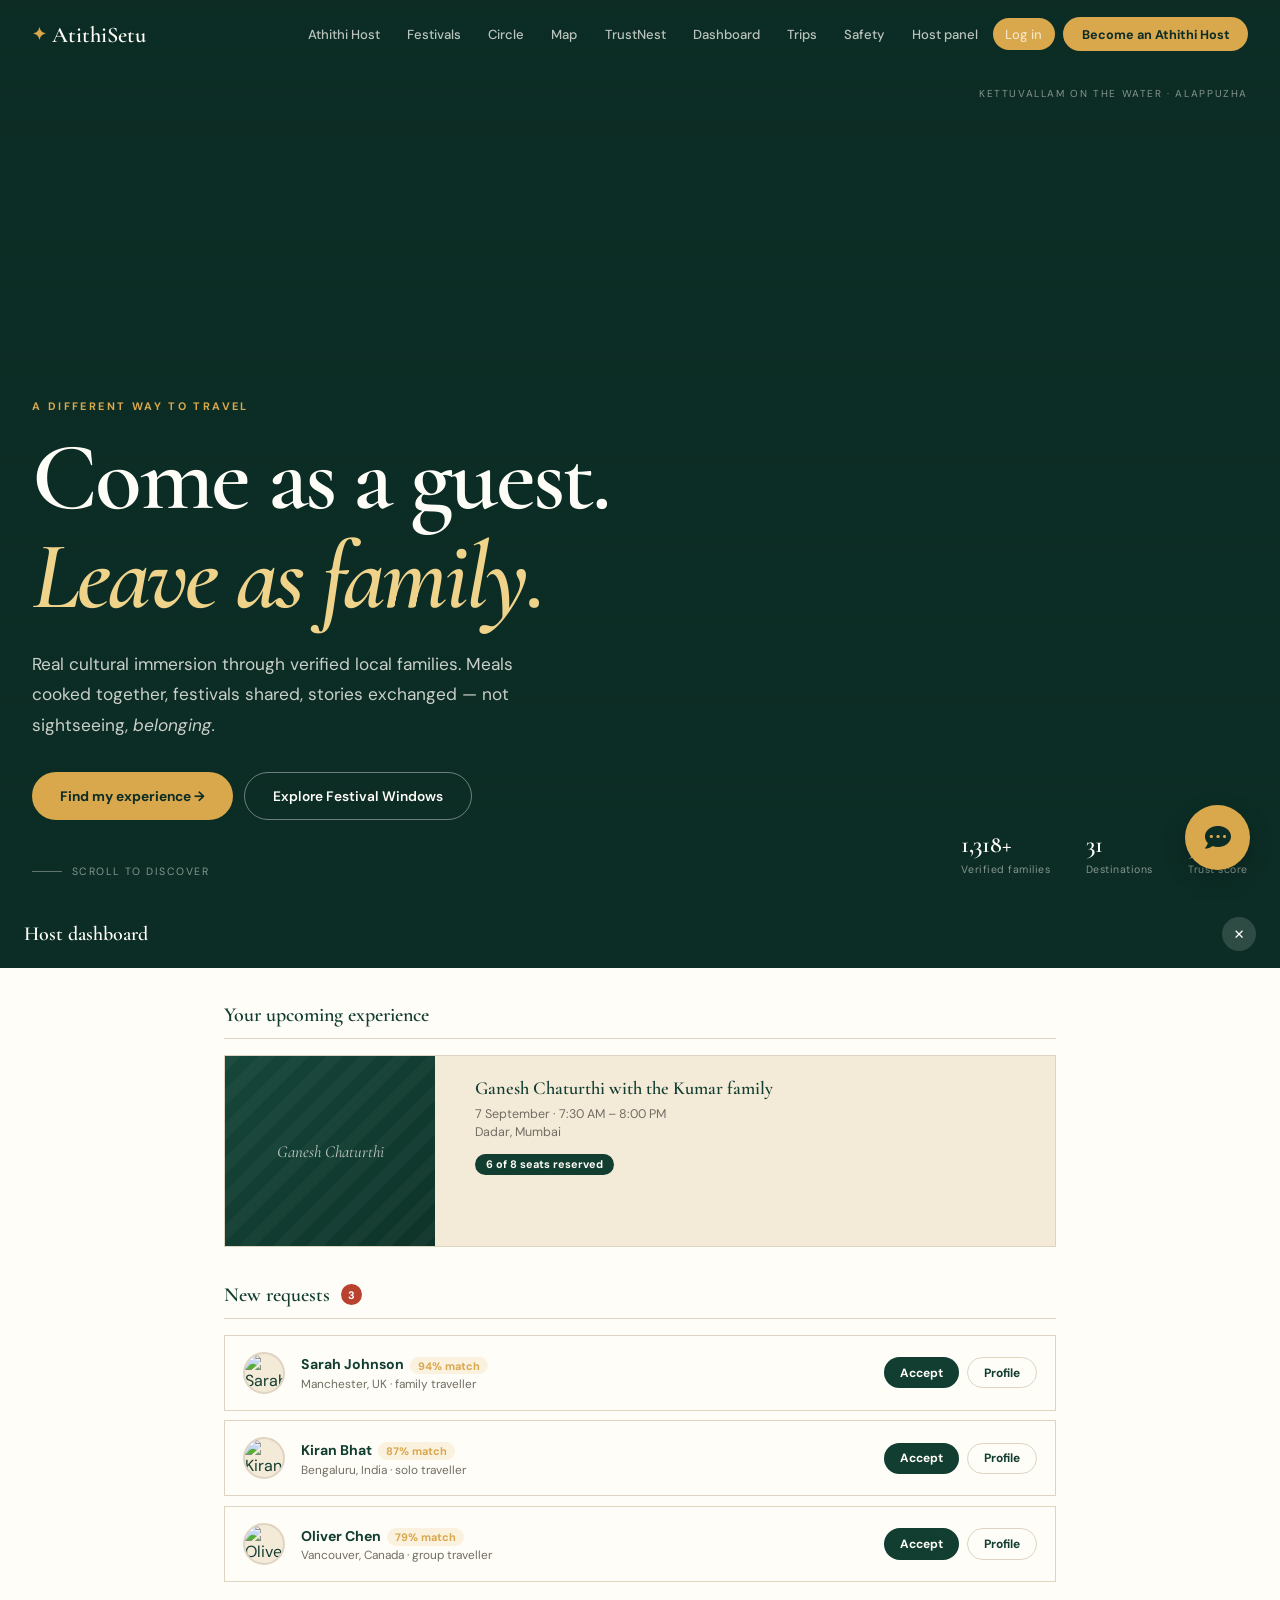
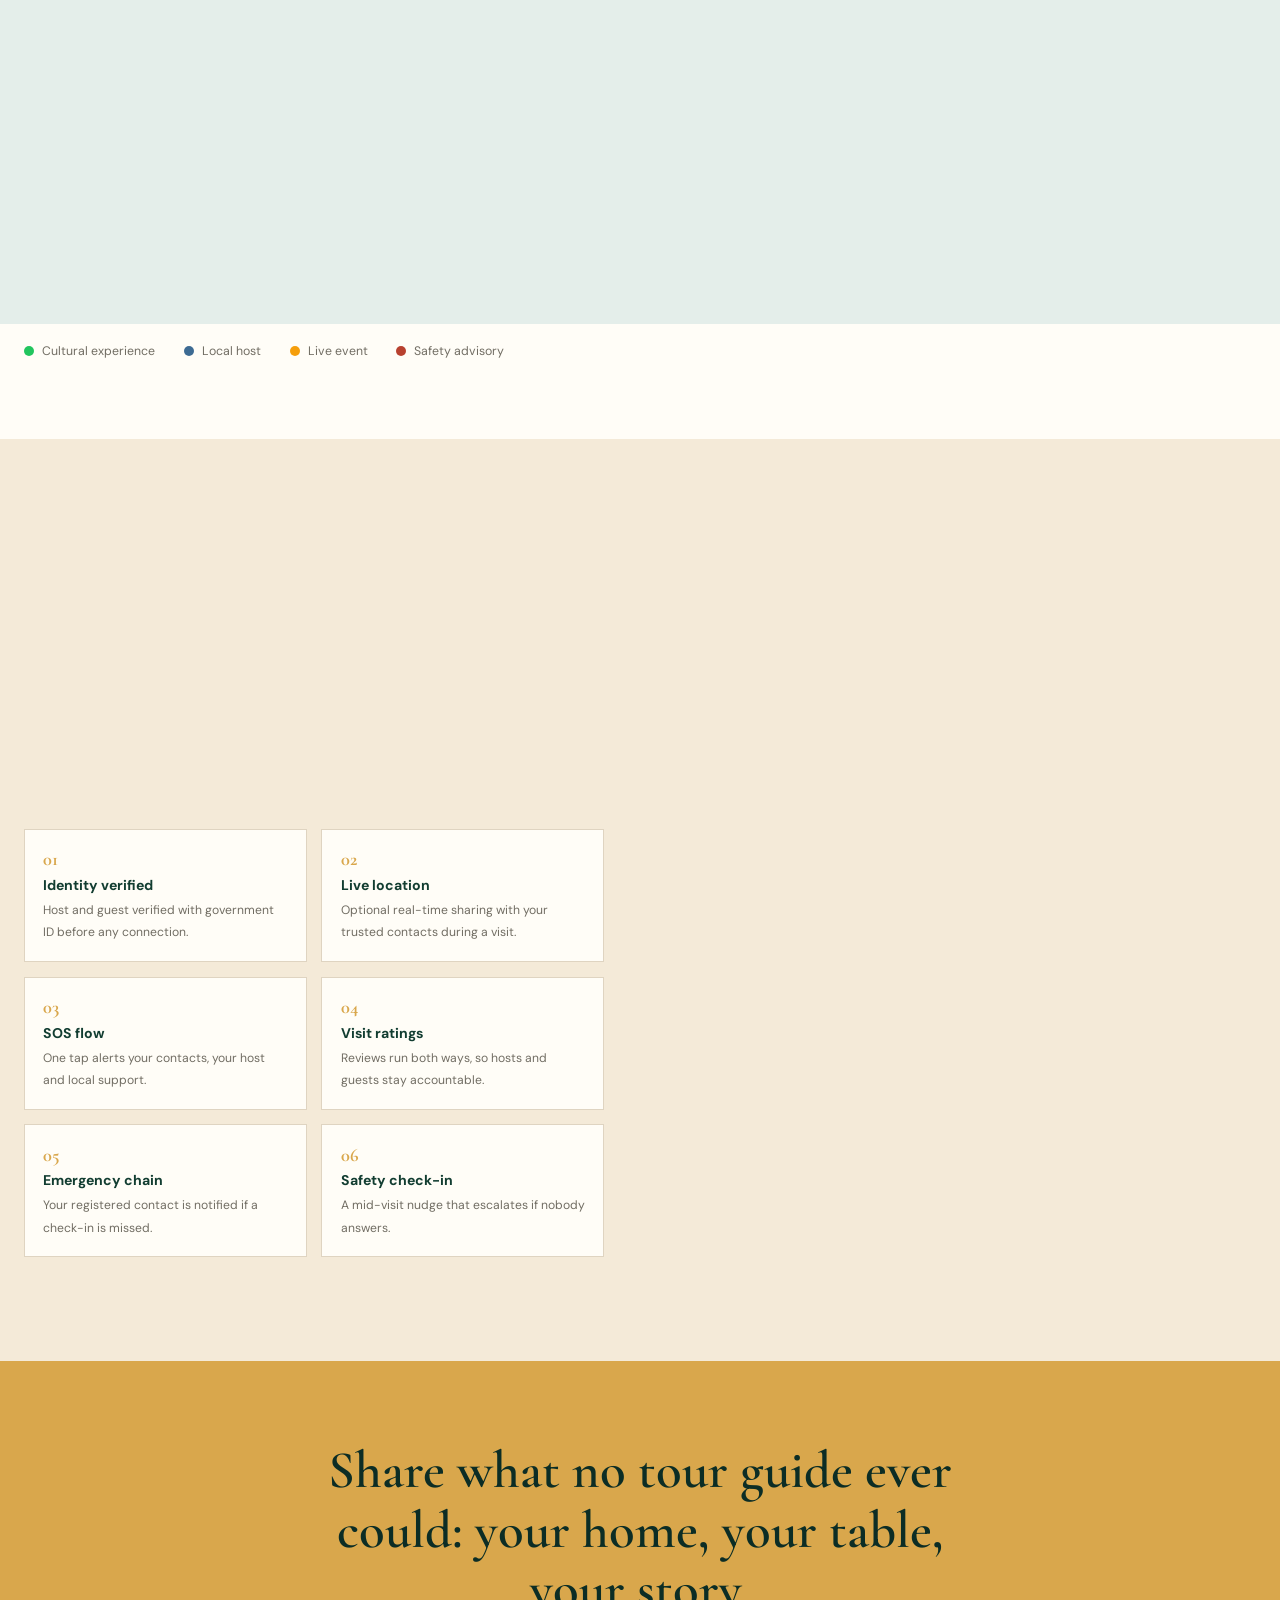
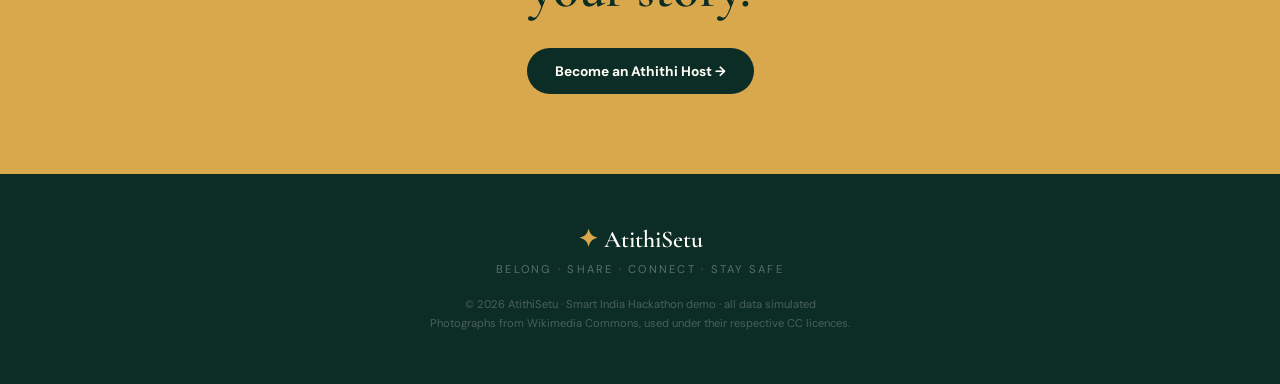
==== commit 4e4d0122: "Update index.html" ====
--- a/frontend/index.html
+++ b/frontend/index.html
@@ -488,7 +488,11 @@
     <a href="#circle">Circle</a>
     <a href="#map-sec">Map</a>
     <a href="#trust">TrustNest</a>
-    <button class="link" id="navDash">Dashboard</button>
+    <a href="dashboard.html">Dashboard</a>
+    <a href="trips.html">Trips</a>
+    <a href="safety.html">Safety</a>
+    <button class="link" id="navDash">Host panel</button>
+    <a href="login.html" class="pill-gold" style="margin-right:.4rem">Log in</a>
     <button class="pill-gold" id="navHost">Become an Athithi Host</button>
   </div>
   <button id="burger" aria-label="Menu" aria-expanded="false"><span></span><span></span><span></span></button>
@@ -496,7 +500,12 @@
 <nav id="mnav">
   <a href="#families">Athithi Host</a><a href="#festival">Festivals</a><a href="#circle">Athithi Circles</a>
   <a href="#map-sec">Explore Map</a><a href="#trust">TrustNest</a>
-  <button id="mDash">Host Dashboard</button><button id="mHost">Become an Athithi Host</button>
+  <a href="dashboard.html">Dashboard</a>
+  <a href="trips.html">Trips</a>
+  <a href="safety.html">Safety</a>
+  <a href="emergency.html">Emergency</a>
+  <a href="login.html">Log in</a>
+  <button id="mDash">Host Panel</button><button id="mHost">Become an Athithi Host</button>
 </nav>
 
 <header class="hero" id="top">
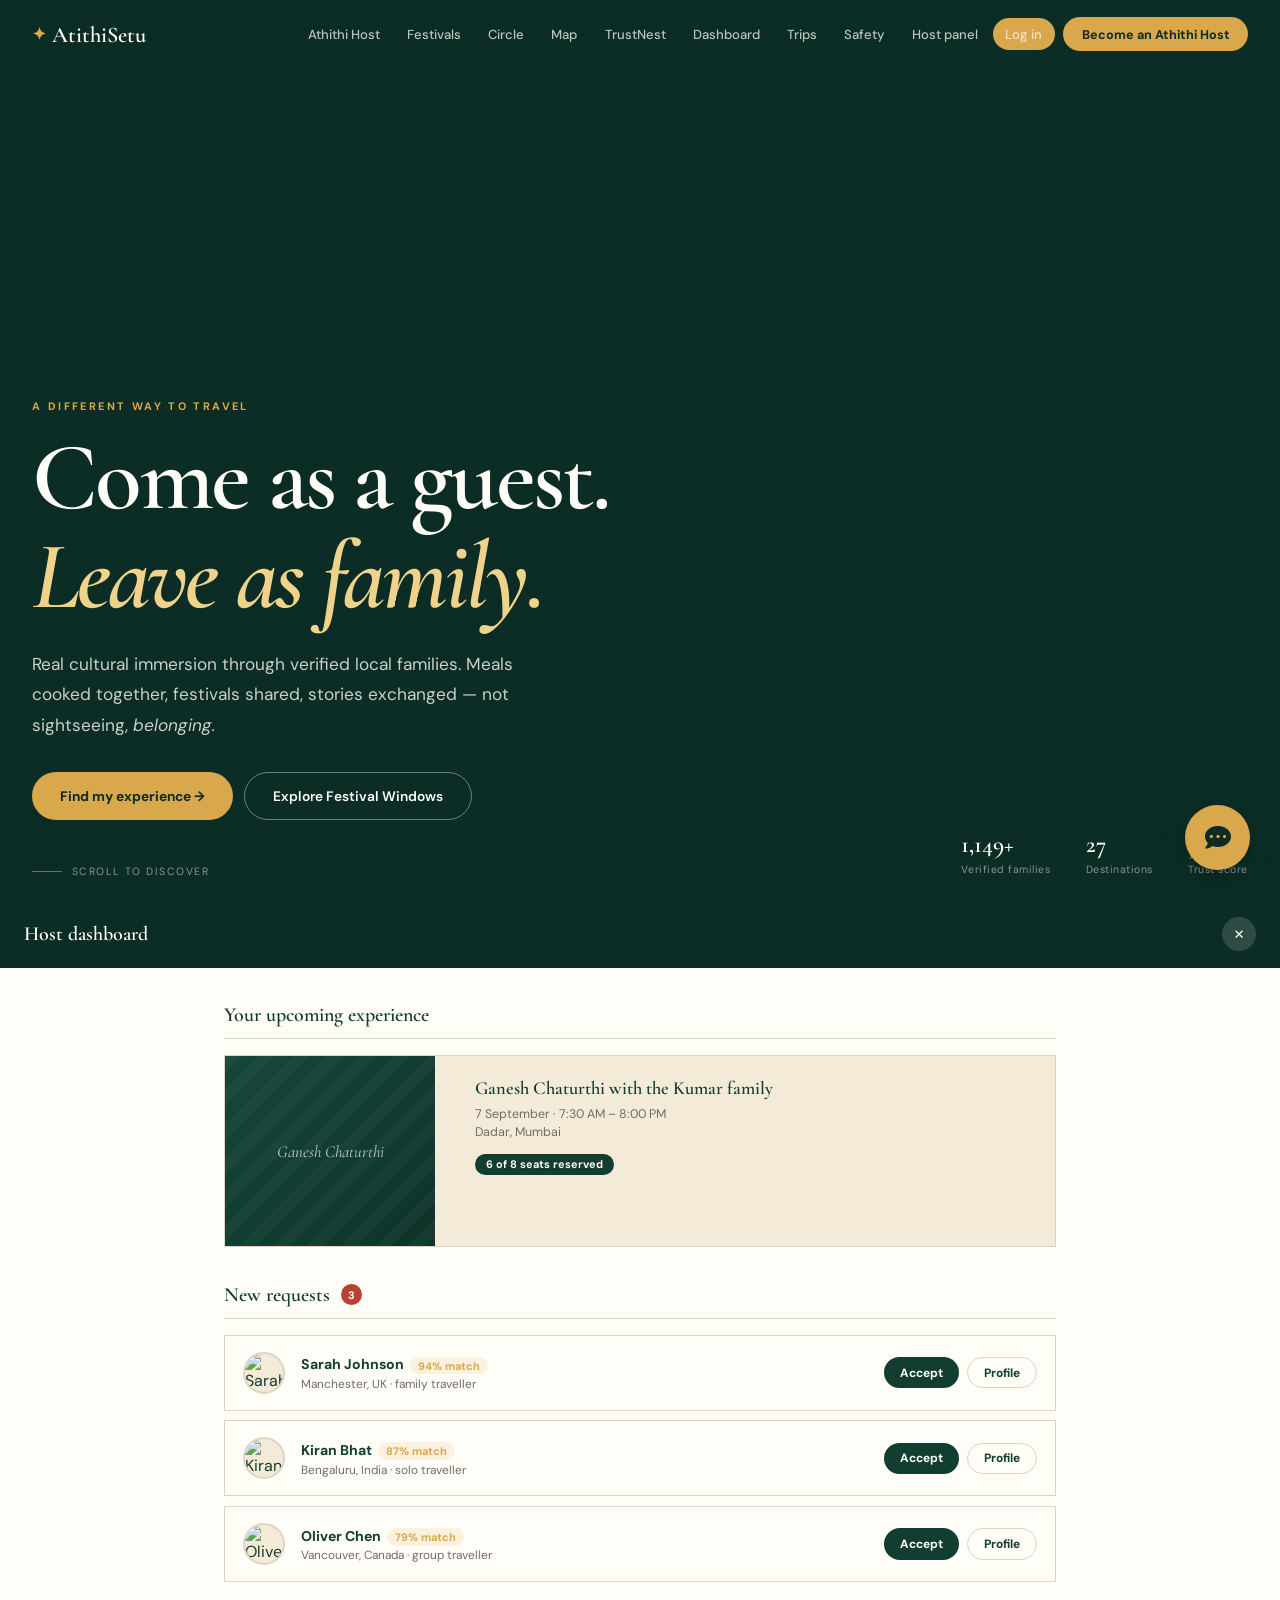
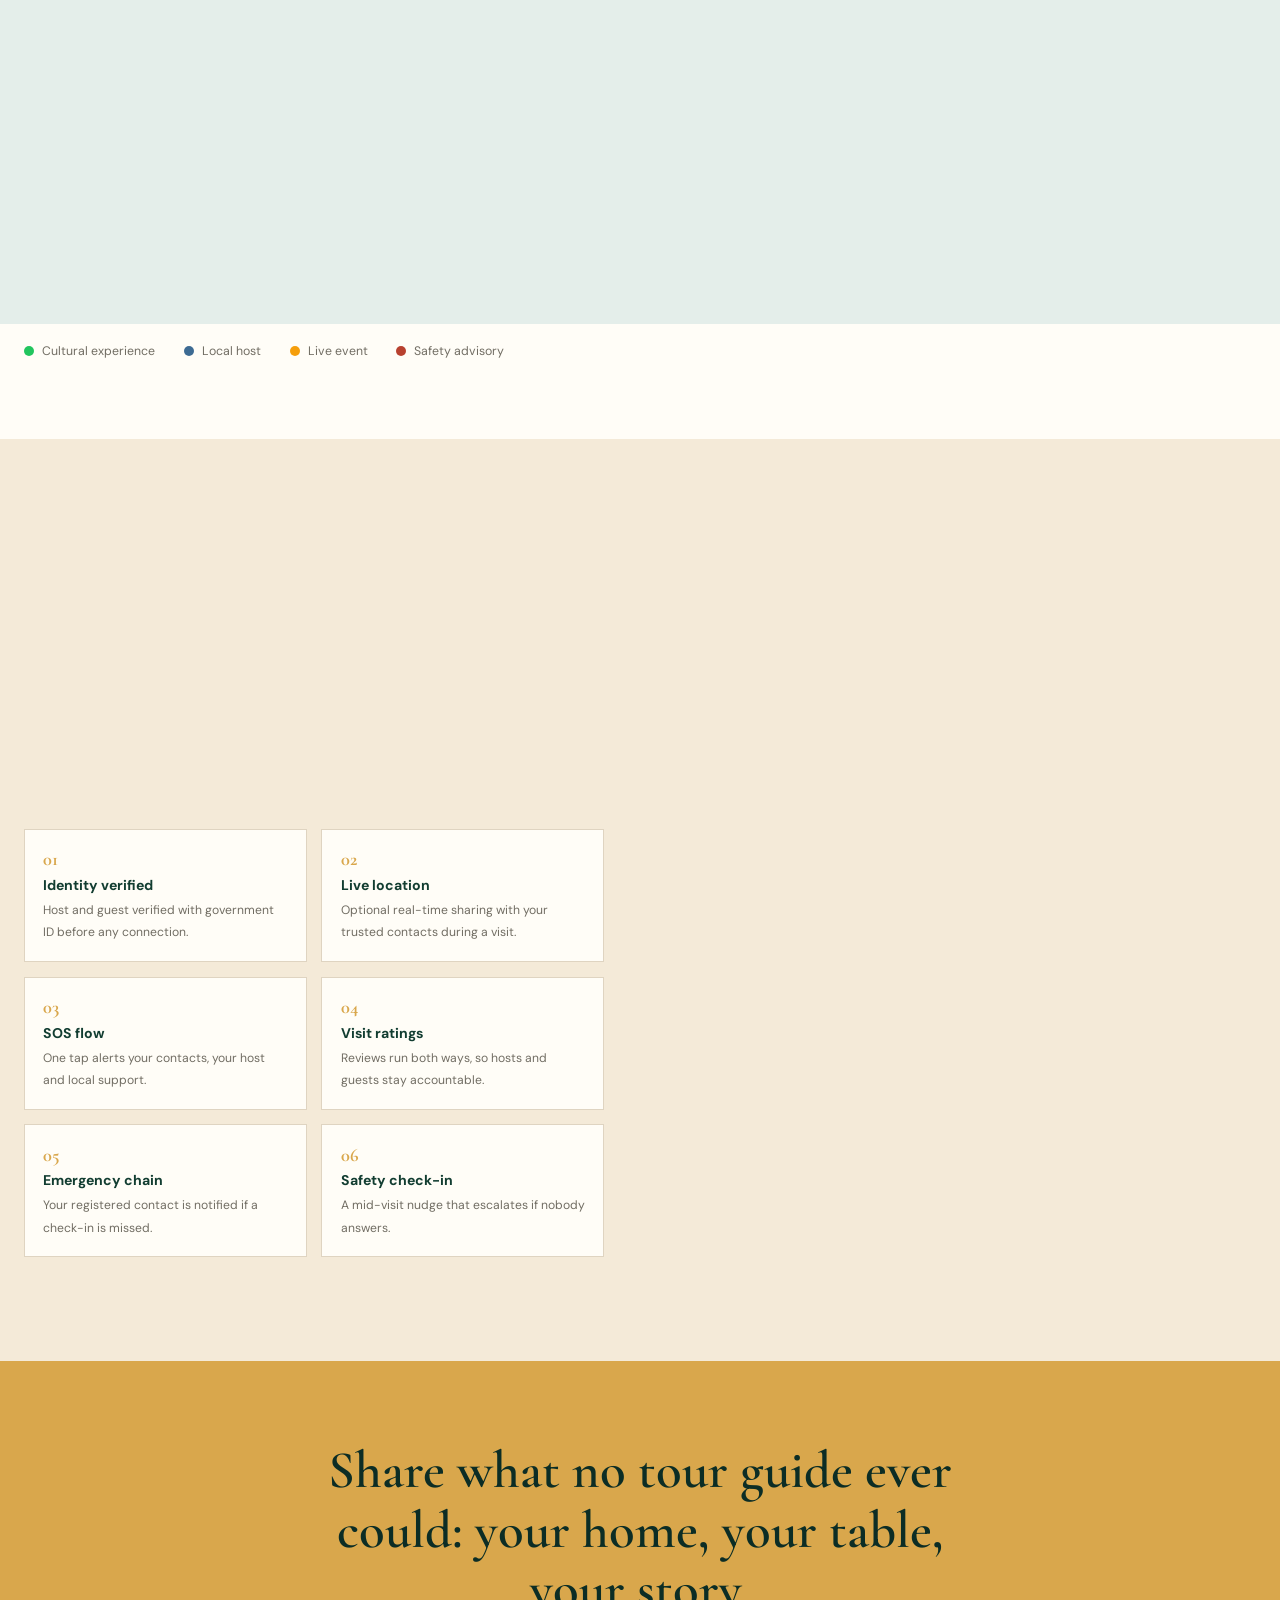
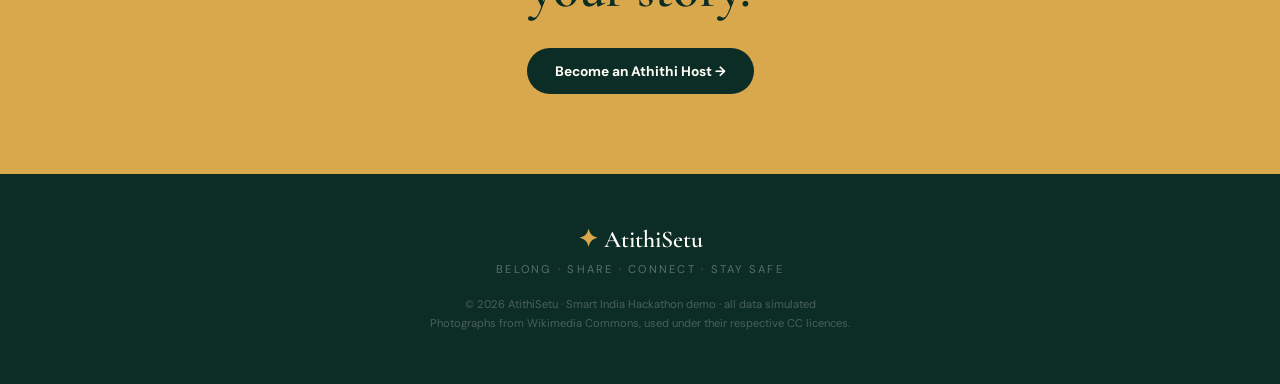
==== commit b8a6976b: "Wired up frontend to backend for Identity generation (PostgreSQL) Guys so basically i tried to conne" ====
--- a/frontend/index.html
+++ b/frontend/index.html
@@ -1320,10 +1320,35 @@
 $$('#intRow .chip').forEach(c=>c.onclick=()=>{c.classList.toggle('on');c.classList.contains('on')?S.ints.add(c.dataset.int):S.ints.delete(c.dataset.int);});
 $$('#styleRow .chip').forEach(c=>c.onclick=()=>{$$('#styleRow .chip').forEach(x=>x.classList.remove('on'));c.classList.add('on');S.style=c.dataset.style;});
 $('#days').oninput=e=>S.days=parseInt(e.target.value)||3;
-$('#findBtn').onclick=()=>{
-  $('#finderForm').style.display='none';$('#matching').style.display='flex';
+$('#findBtn').onclick = async () => {
+  $('#finderForm').style.display='none';
+  $('#matching').style.display='flex';
+  
   const st=$$('#msteps .ms'),d=[0,600,1150,1700,2250];
   st.forEach((s,i)=>{setTimeout(()=>s.classList.add('vis'),d[i]);setTimeout(()=>s.classList.add('done'),d[i]+360);});
+
+  try {
+    // Talk directly to your local Python server
+    const response = await fetch('http://127.0.0.1:8000/api/identity', {
+      method: 'POST',
+      headers: { 'Content-Type': 'application/json' },
+      body: JSON.stringify({
+        display_name: "Guest Traveller",
+        interests: Array.from(S.ints)
+      })
+    });
+
+    if (response.ok) {
+      const data = await response.json();
+      console.log("Success! New ID:", data.digital_id_code);
+      // Use the prototype's built-in toast function to show the ID
+      setTimeout(() => toast('Identity verified. Your ID: ' + data.digital_id_code, 'ok'), 3500);
+    }
+  } catch (err) {
+    console.error("Backend error:", err);
+  }
+
+  // This will now reliably fire and clear the loading screen
   setTimeout(()=>{showResults();$('#matching').style.display='none';$('#results').style.display='block';},3200);
 };
 function score(x){
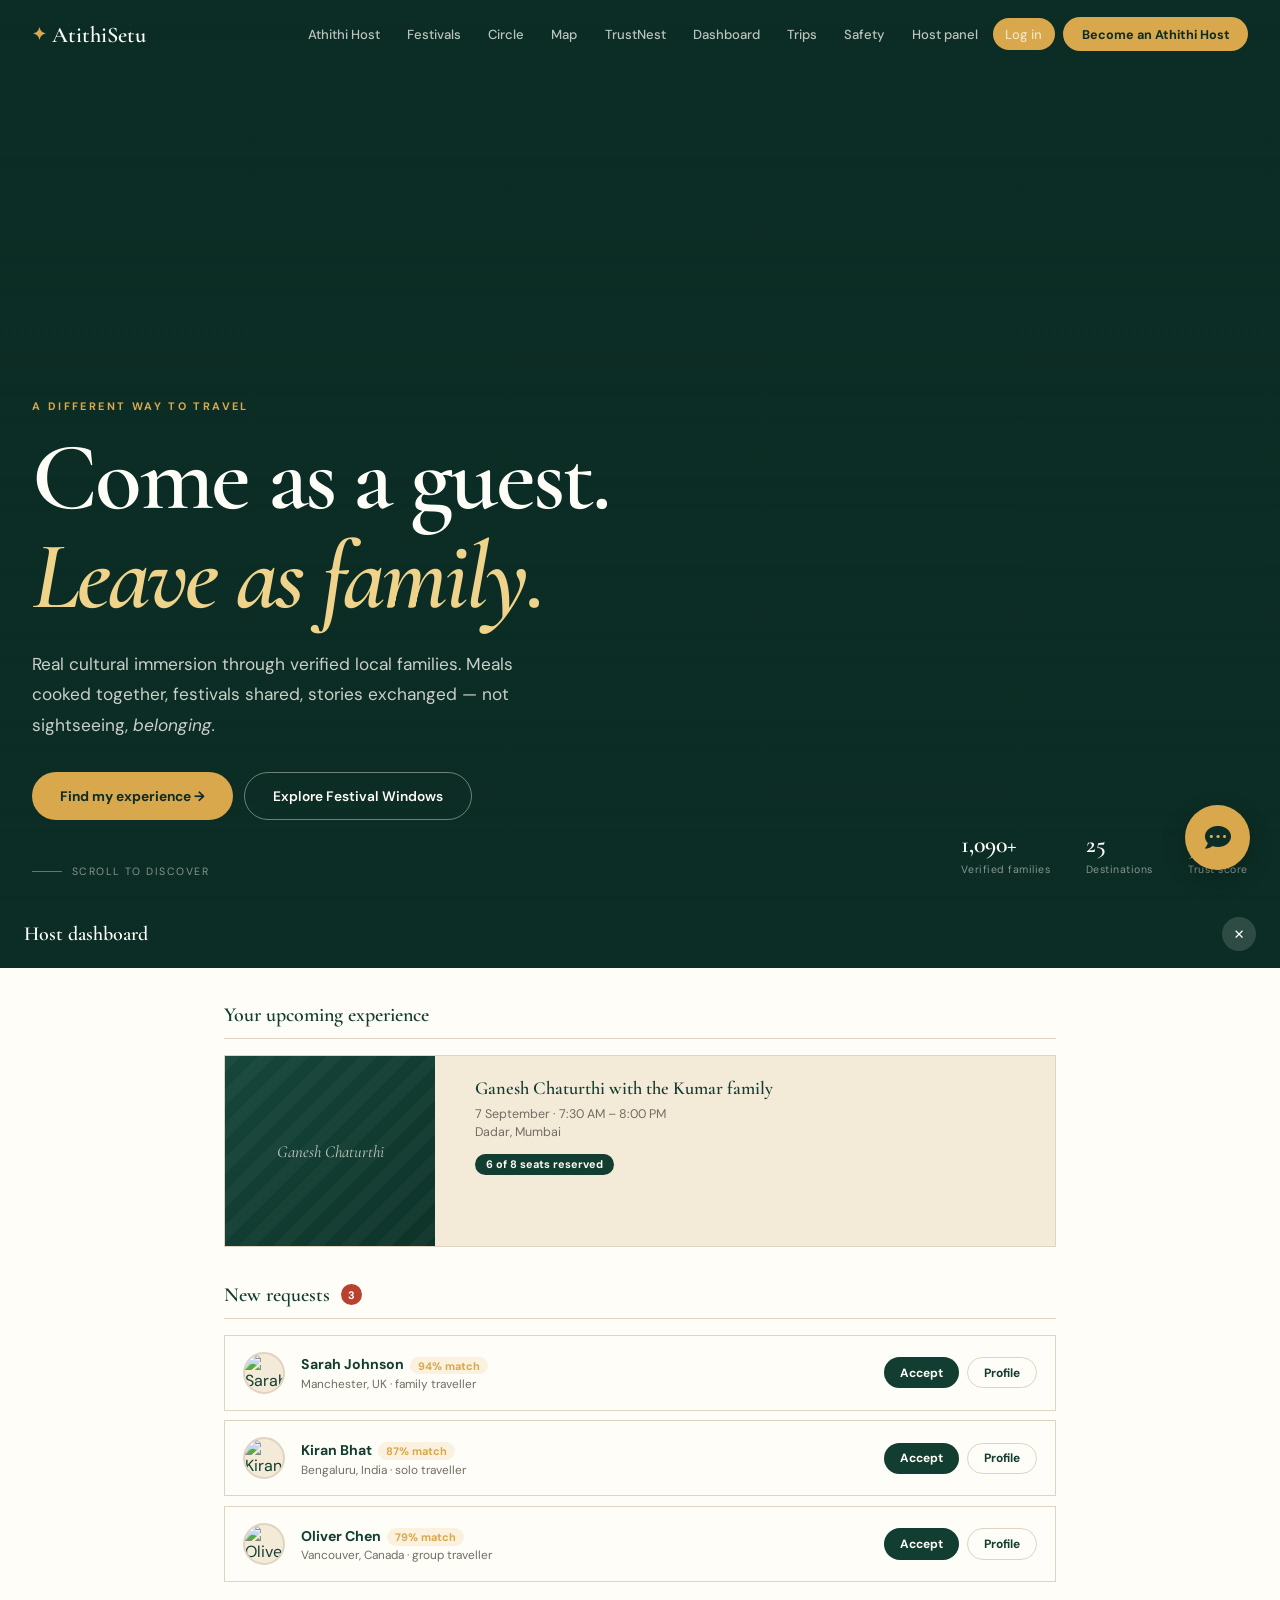
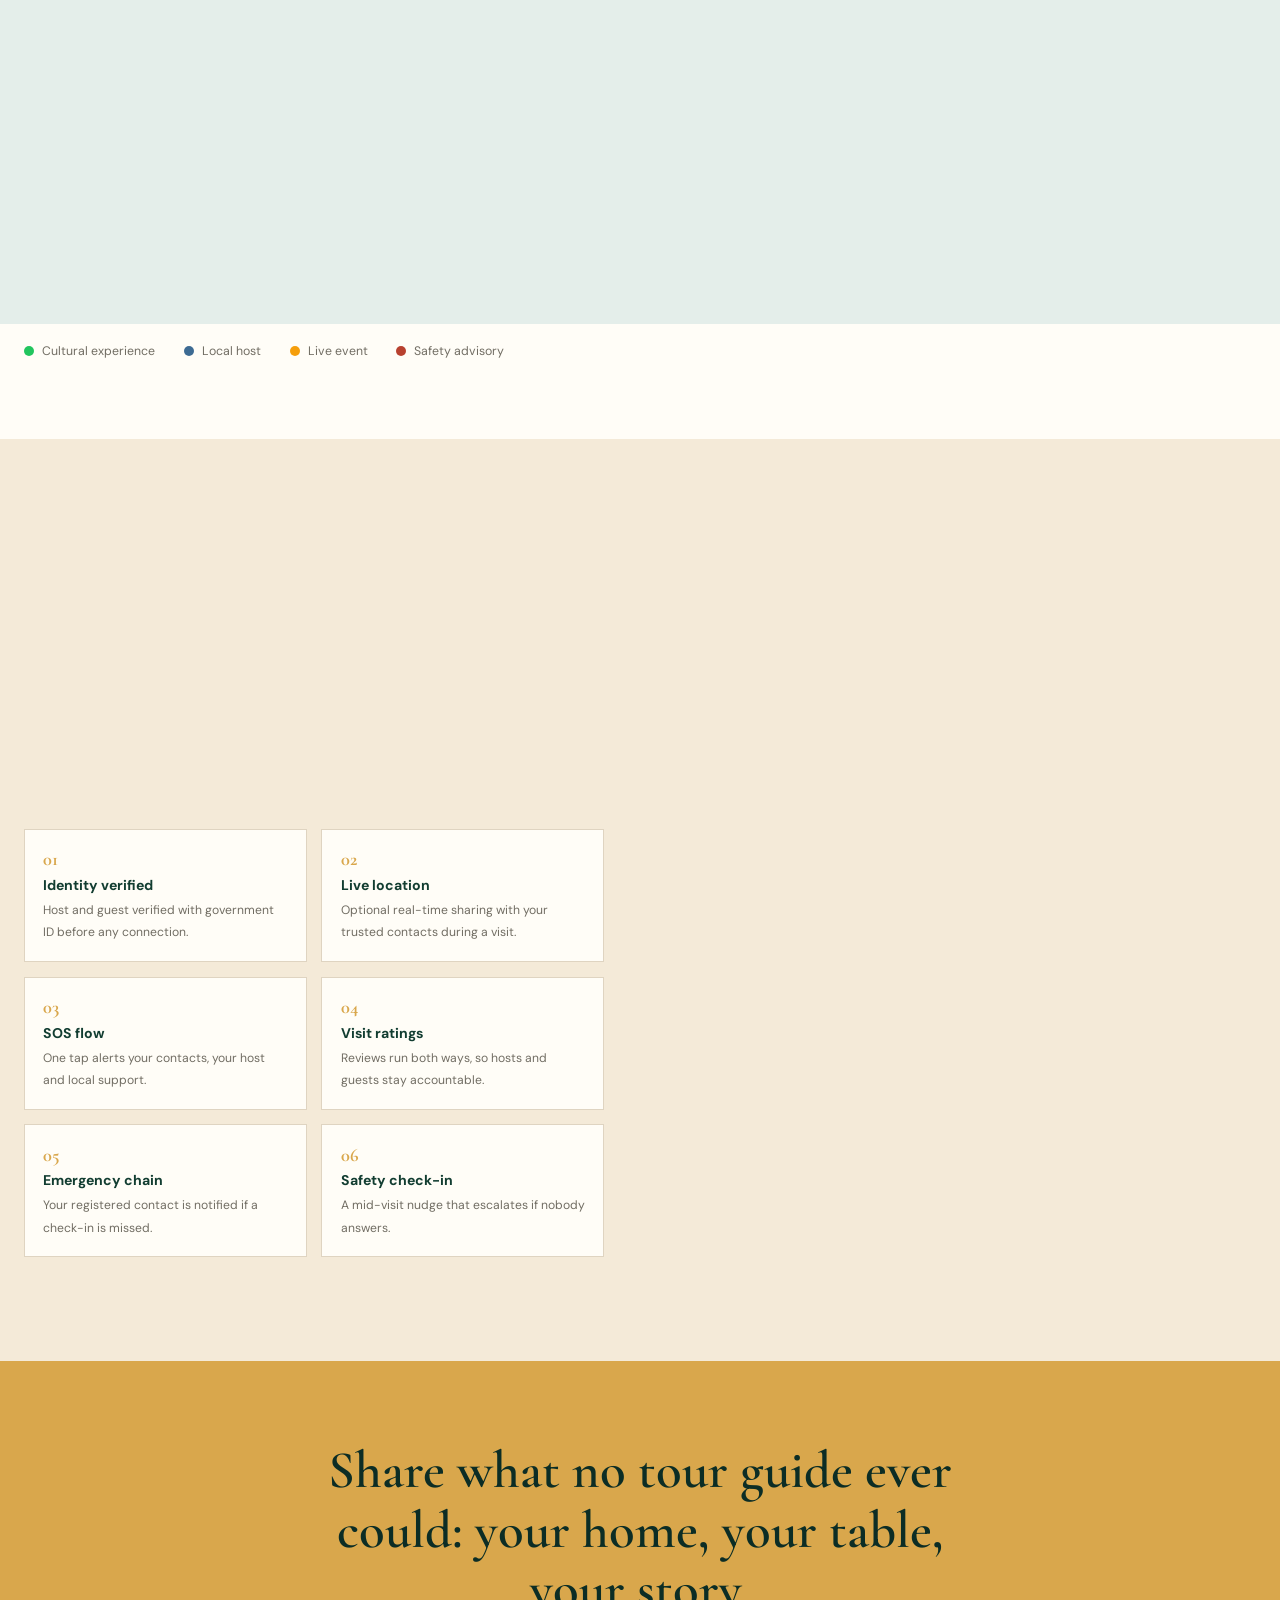
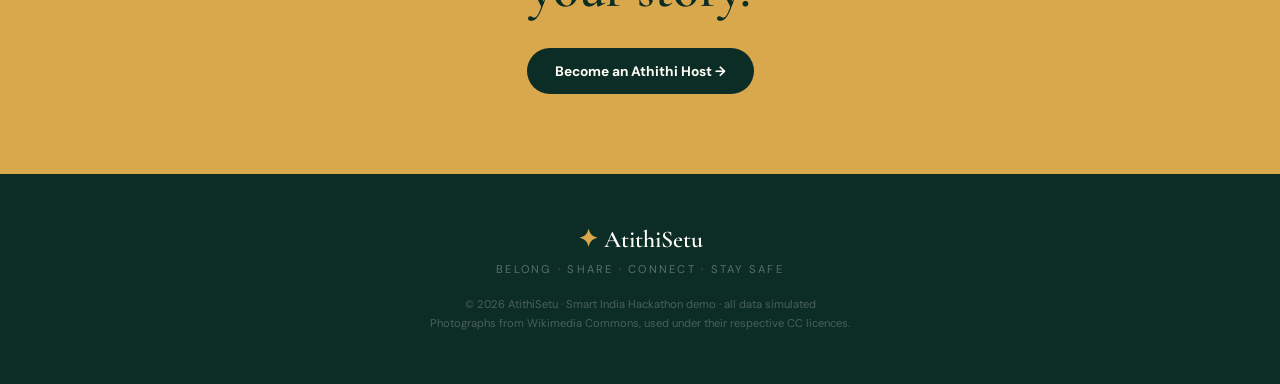
==== commit 7ddc446a: "feat: wire PostgreSQL identity, SOS sync, and catalog API routes PostgreSQL & SQLAlchemy Integration" ====
--- a/frontend/index.html
+++ b/frontend/index.html
@@ -1342,7 +1342,7 @@
       const data = await response.json();
       console.log("Success! New ID:", data.digital_id_code);
       // Use the prototype's built-in toast function to show the ID
-      setTimeout(() => toast('Identity verified. Your ID: ' + data.digital_id_code, 'ok'), 3500);
+    alert('SAVE THIS DIGITAL ID: ' + data.digital_id_code);
     }
   } catch (err) {
     console.error("Backend error:", err);
@@ -1417,7 +1417,38 @@
 
   const add=$('#expBody .addec');
   if(add)add.onclick=()=>{S.ec=true;$('#ecCell').innerHTML='<span class="ok" style="font-size:.72rem">Added</span>';$('#idEc').textContent='Added';toast('Emergency contact added.');};
-  $('#sosBtn').onclick=()=>toast('SOS simulated — production alerts your contact, host and local support instantly.','alert');
+  $('#sosBtn').onclick = async (e) => {
+    const btn = e.target;
+    btn.textContent = 'SENDING SOS...';
+    btn.disabled = true;
+
+    try {
+      const response = await fetch('http://127.0.0.1:8000/api/incident/', {
+        method: 'POST',
+        headers: { 'Content-Type': 'application/json' },
+        body: JSON.stringify({
+          tourist_id: 3, // Hardcoded to the ID we just generated in your database
+          incident_type: "Emergency",
+          description: "User triggered SOS button from the Experience view.",
+          location_lat_lng: "19.0760, 72.8777" // Mumbai coordinates for the Maps integration
+        })
+      });
+
+      if (response.ok) {
+        toast('SOS ALERT SENT. Local authorities and host notified.', 'alert');
+        btn.textContent = 'SOS SECURED';
+        btn.style.background = '#9c3526'; // Turns dark red to show it fired
+      } else {
+        toast('Failed to reach emergency server', 'alert');
+        btn.disabled = false;
+        btn.textContent = 'SOS — emergency help';
+      }
+    } catch (err) {
+      console.error(err);
+      toast('Network error. Check connection.', 'alert');
+      btn.disabled = false;
+    }
+  };
   $('#locTog').onchange=e=>toast(e.target.checked?'Location sharing on (simulated).':'Location sharing off.');
   $('#joinBtn').onclick=e=>{e.target.textContent='Request sent';e.target.disabled=true;e.target.style.background='#22c55e';toast('Request sent — your host replies within 24 hours.');};
   $('#idBtn').onclick=()=>{
